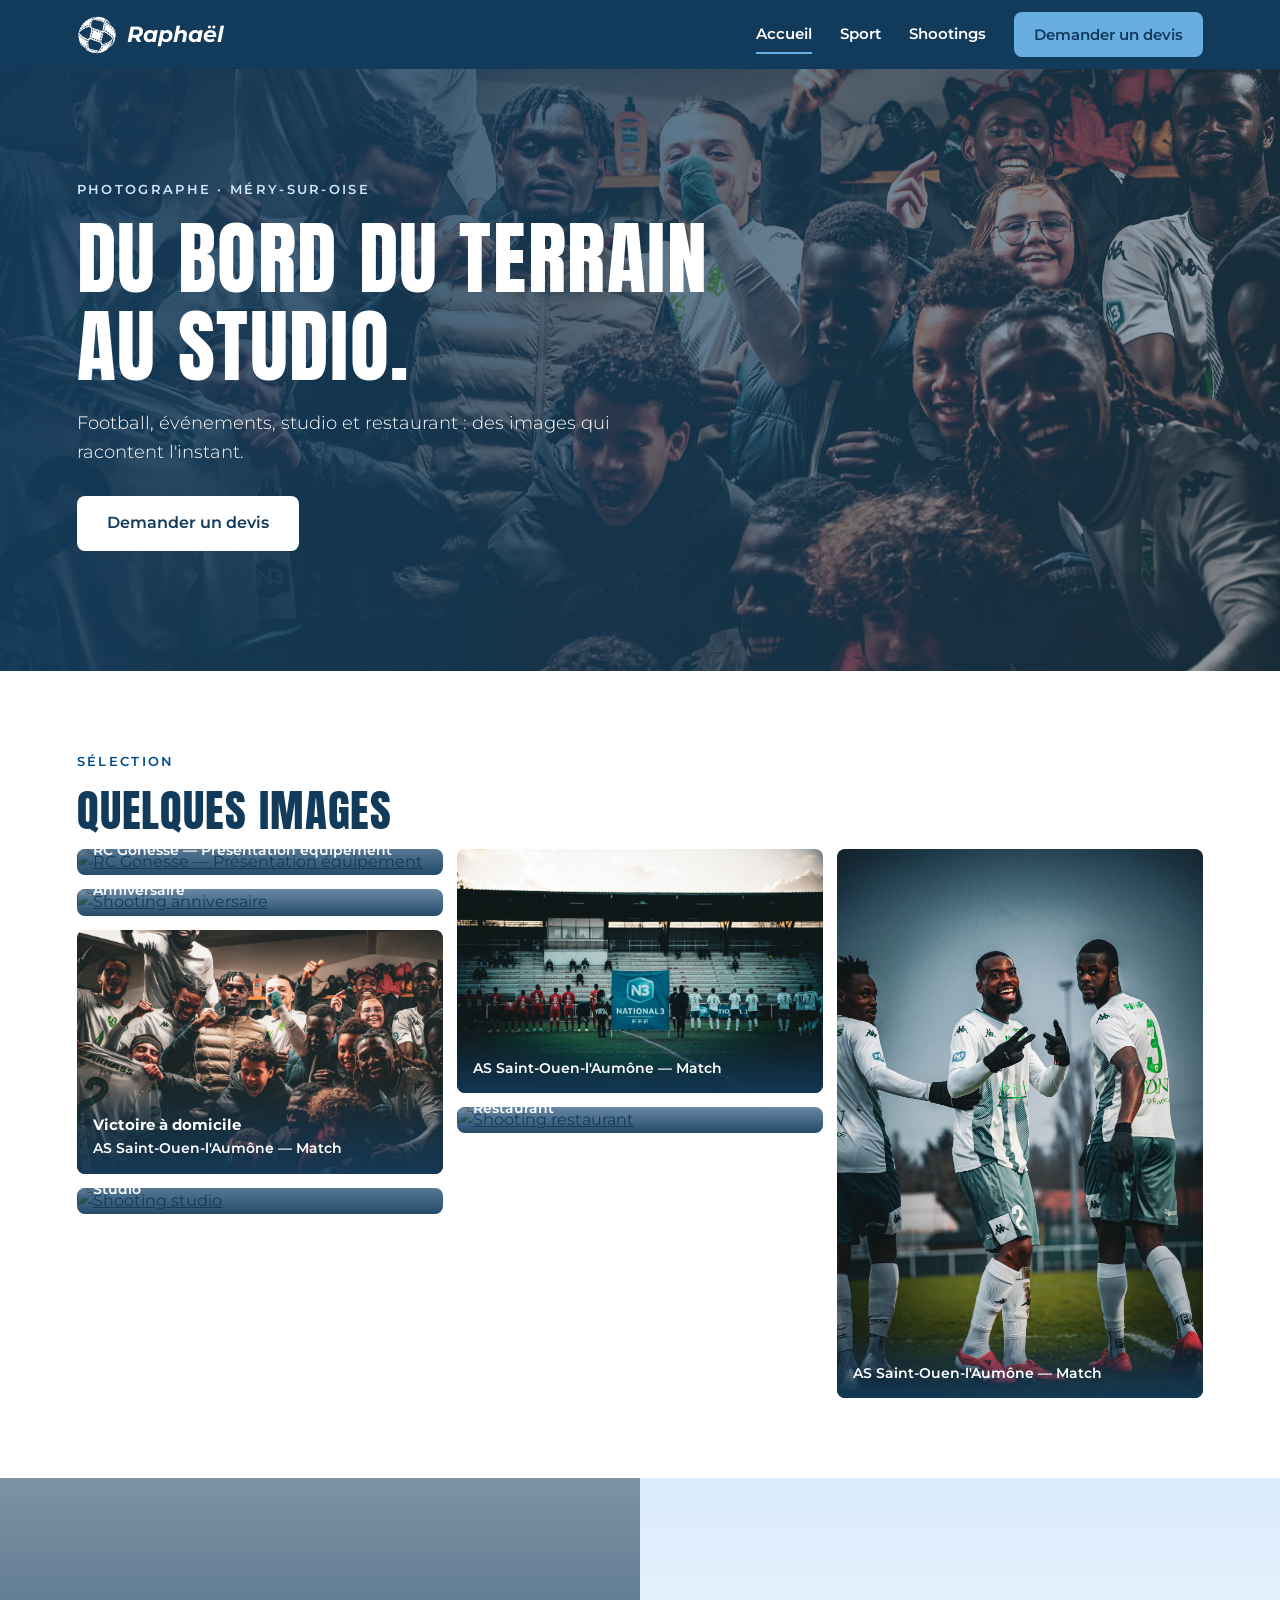
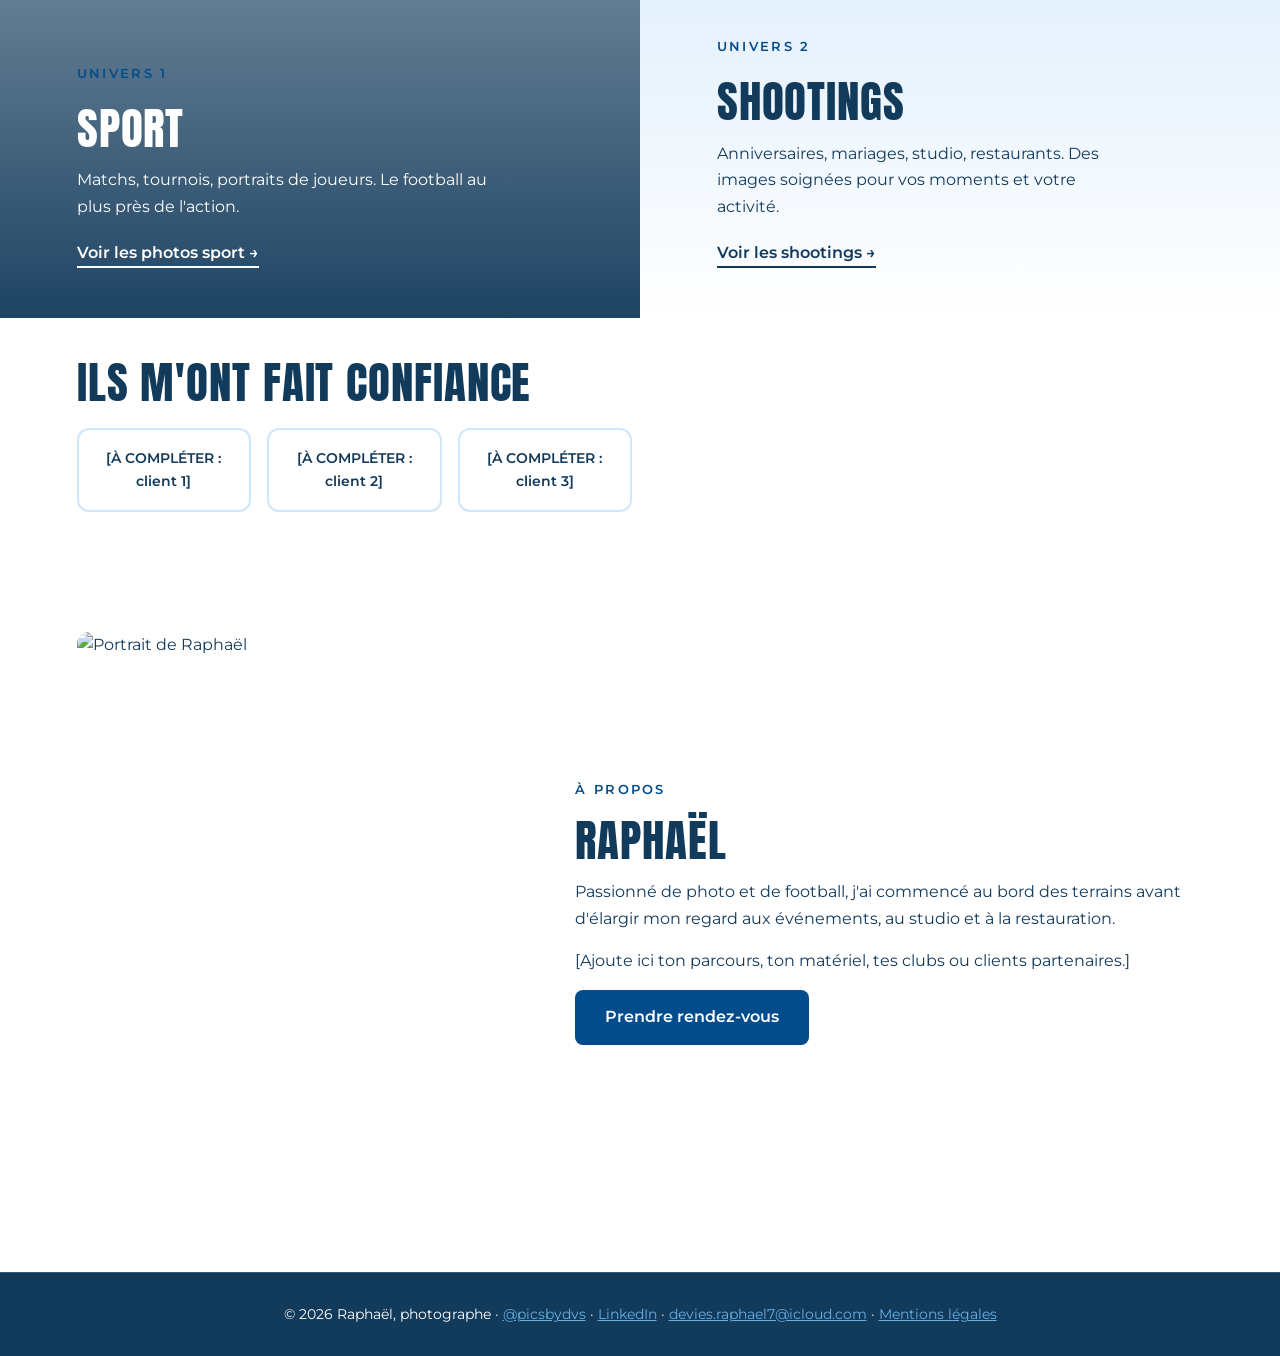
==== index.html @ a6d5c31c "Contenu modifiable sans code via Pages CMS (dossier contenu/ + .pages.yml)" ====
<!DOCTYPE html>
<html lang="fr">
<head>
  <meta charset="UTF-8">
  <meta name="viewport" content="width=device-width, initial-scale=1.0">
  <title>Raphaël — Photographe sport et shootings</title>
  <meta name="description" content="Raphaël, photographe : football, événements, studio et restaurant.">
  <link rel="preconnect" href="https://fonts.googleapis.com">
  <link rel="preconnect" href="https://fonts.gstatic.com" crossorigin>
  <link href="https://fonts.googleapis.com/css2?family=Anton&family=Montserrat:ital,wght@0,300;0,400;0,600;1,700&display=swap" rel="stylesheet">
  <link rel="stylesheet" href="style.css">
  <link rel="icon" href="images/favicon.ico" sizes="any">
  <link rel="icon" type="image/png" href="images/favicon-32.png">
  <link rel="apple-touch-icon" href="images/apple-touch-icon.png">
  <!-- Partage sur les réseaux. [À COMPLÉTER : remplacer DOMAINE-A-COMPLETER par votre domaine, ex. www.mon-site.fr] -->
  <meta property="og:type" content="website">
  <meta property="og:site_name" content="Raphaël, photographe">
  <meta property="og:locale" content="fr_FR">
  <meta property="og:title" content="Raphaël — Photographe sport et shootings">
  <meta property="og:description" content="Raphaël, photographe : football, événements, studio et restaurant.">
  <meta property="og:url" content="https://DOMAINE-A-COMPLETER/">
  <meta property="og:image" content="https://DOMAINE-A-COMPLETER/images/soa/DSC05408.jpg">
  <meta name="twitter:card" content="summary_large_image">
  <meta name="twitter:title" content="Raphaël — Photographe sport et shootings">
  <meta name="twitter:description" content="Raphaël, photographe : football, événements, studio et restaurant.">
  <meta name="twitter:image" content="https://DOMAINE-A-COMPLETER/images/soa/DSC05408.jpg">
</head>
<body data-page="accueil">
  <header id="site-header" class="site-header"></header>

  <main>
    <section class="hero hero-photo" data-fond="images/soa/DSC05408.jpg" style="--img:url('images/soa/DSC05408.jpg')">
      <p class="kicker">Photographe · Méry-sur-Oise</p>
      <h1>Du bord du terrain<br>au studio.</h1>
      <p class="lead">Football, événements, studio et restaurant : des images qui racontent l'instant.</p>
      <a class="btn btn-light" href="rendez-vous.html">Demander un devis</a>
    </section>

    <section class="section" aria-labelledby="selection-titre">
      <p class="kicker">Sélection</p>
      <h2 id="selection-titre">Quelques images</h2>
      <!-- Rempli automatiquement avec les photos cochées « Sélection » dans Pages CMS (contenu/) -->
      <div id="selection"></div>
    </section>

    <section class="split" aria-label="Mes deux univers">
      <a class="world world-sport" href="sport.html" style="--img:url('https://picsum.photos/seed/foot-home/1000/800')">
        <p class="kicker">Univers 1</p>
        <h2>Sport</h2>
        <p>Matchs, tournois, portraits de joueurs. Le football au plus près de l'action.</p>
        <span class="more">Voir les photos sport →</span>
      </a>
      <a class="world world-pro" href="shootings.html" style="--img:url('https://picsum.photos/seed/studio-home/1000/800')">
        <p class="kicker">Univers 2</p>
        <h2>Shootings</h2>
        <p>Anniversaires, mariages, studio, restaurants. Des images soignées pour vos moments et votre activité.</p>
        <span class="more">Voir les shootings →</span>
      </a>
    </section>

    <section class="section clients" aria-labelledby="clients-titre">
      <h2 id="clients-titre">Ils m'ont fait confiance</h2>
      <!-- Rempli automatiquement avec contenu/clients.json (Pages CMS) -->
      <div class="clients-liste" data-clients></div>
    </section>

    <section class="section about">
      <img src="https://picsum.photos/seed/portrait-raph/700/875" alt="Portrait de Raphaël" loading="lazy" decoding="async">
      <div>
        <p class="kicker">À propos</p>
        <h2>Raphaël</h2>
        <p>Passionné de photo et de football, j'ai commencé au bord des terrains avant d'élargir mon regard aux événements, au studio et à la restauration.</p>
        <p>[Ajoute ici ton parcours, ton matériel, tes clubs ou clients partenaires.]</p>
        <a class="btn" href="rendez-vous.html">Prendre rendez-vous</a>
      </div>
    </section>
  </main>

  <footer id="site-footer" class="site-footer"></footer>
  <script src="medias.js"></script>
  <script src="script.js"></script>
</body>
</html>
---- style.css ----
/* =====================================================
   STYLE.CSS — Raphaël, photographe
   Sommaire :
    1. Charte graphique et thèmes
    2. Base (typographie, liens, boutons)
    3. En-tête et menu
    4. Bandeaux d'ouverture (hero)
    5. Accueil (deux univers, à propos)
    6. Page Sport (navigation, cartes d'équipe)
    7. Page Équipe (fil d'Ariane)
    8. Filtres et galerie en mosaïque
    9. Visionneuse (lightbox)
   10. Cartes de prestations et prix
   11. Bande « Ils m'ont fait confiance »
   12. Bandeau d'appel au devis
   13. Page Rendez-vous
   14. Mentions légales
   15. Pied de page
   16. Mobile (≤ 800 px)
   ===================================================== */


/* ===== 1. Charte graphique et thèmes ===== */
:root {
  --bleu: #034C8C;
  --marine: #123A5B;
  --ciel: #69AEE1;
  --pale: #D0E6FB;
  --blanc: #FFFFFF;

  /* Thème clair par défaut (accueil, shootings, rendez-vous, mentions légales) */
  --bg: var(--blanc);
  --text: var(--marine);
  --soft: var(--pale);
  --accent: var(--bleu);
  --on-accent: var(--blanc);
}

/* Thème sombre : pages Sport et Équipe */
body.theme-sport {
  --bg: var(--marine);
  --text: var(--blanc);
  --soft: var(--bleu);
  --accent: var(--ciel);
  --on-accent: var(--marine);
}


/* ===== 2. Base ===== */
* { margin: 0; padding: 0; box-sizing: border-box; }
html { scroll-behavior: smooth; }
body {
  font-family: 'Montserrat', sans-serif; font-weight: 400; line-height: 1.65;
  background: var(--bg); color: var(--text);
}
img { display: block; max-width: 100%; }
a { color: inherit; }
h1, h2, h3 {
  font-family: 'Anton', sans-serif; font-weight: 400;
  text-transform: uppercase; letter-spacing: .02em; line-height: 1.1;
}
h1 { font-size: clamp(2.6rem, 7vw, 5rem); }
h2 { font-size: clamp(1.8rem, 4vw, 2.8rem); margin-bottom: 14px; }
h3 { font-size: 1.3rem; margin-bottom: 8px; }
:focus-visible { outline: 3px solid var(--ciel); outline-offset: 3px; }

.section { padding: 80px 6vw; max-width: 1300px; margin: 0 auto; }
.lead { font-size: 1.1rem; font-weight: 300; max-width: 620px; margin: 18px 0 30px; }
.kicker {
  font-size: .8rem; font-weight: 600; letter-spacing: .18em;
  text-transform: uppercase; margin-bottom: 14px; color: var(--accent);
}

.btn {
  display: inline-block; padding: 14px 30px; border-radius: 8px;
  background: var(--accent); color: var(--on-accent);
  font-weight: 600; text-decoration: none;
  transition: transform .2s, box-shadow .2s;
}
.btn:hover { transform: translateY(-2px); box-shadow: 0 8px 20px rgba(0, 0, 0, .2); }
.btn-light { background: var(--blanc); color: var(--marine); }

/* Ancres : le titre ne passe pas sous l'en-tête fixe */
#equipes-titre, .sport-bloc { scroll-margin-top: 90px; }


/* ===== 3. En-tête et menu ===== */
.site-header {
  position: sticky; top: 0; z-index: 20;
  display: flex; align-items: center; justify-content: space-between;
  padding: 12px 6vw; background: var(--marine); color: var(--blanc);
}
.brand {
  display: flex; align-items: center; gap: 10px; text-decoration: none;
  font-weight: 700; font-style: italic; font-size: 1.4rem;
}
.brand img { width: 40px; height: 40px; }
.site-header nav { display: flex; align-items: center; gap: 28px; }
.site-header nav a { text-decoration: none; font-size: .95rem; font-weight: 600; }
.site-header nav a:not(.btn) { padding: 6px 0; border-bottom: 2px solid transparent; }
.site-header nav a:not(.btn):hover,
.site-header nav a[aria-current="page"] { border-color: var(--ciel); }
.site-header .btn { padding: 10px 20px; background: var(--ciel); color: var(--marine); }
.burger { display: none; background: none; border: 0; cursor: pointer; padding: 8px; }
.burger span { display: block; width: 26px; height: 3px; margin: 5px 0; background: var(--blanc); border-radius: 2px; }


/* ===== 4. Bandeaux d'ouverture (hero) ===== */
.hero {
  padding: 110px 6vw 120px; color: var(--blanc);
  background: linear-gradient(135deg, var(--marine) 0%, var(--bleu) 45%, var(--ciel) 100%);
}
.hero .kicker { color: var(--pale); }

/* Accueil : photo plein cadre + voile sombre pour la lisibilité */
.hero-photo {
  background: linear-gradient(100deg, rgba(18, 58, 91, .92) 0%, rgba(18, 58, 91, .65) 55%, rgba(18, 58, 91, .35) 100%),
              var(--img) center / cover;
}

/* Sport et Équipe : photo sombre + coupe en diagonale (dégradé si pas de photo) */
.theme-sport .hero {
  background: linear-gradient(rgba(18, 58, 91, .55), rgba(18, 58, 91, .95)),
              var(--img, linear-gradient(135deg, var(--marine), var(--bleu))) center / cover;
  clip-path: polygon(0 0, 100% 0, 100% 88%, 0 100%);
  padding-bottom: 160px;
}

/* Shootings : clair et aéré */
.hero-light { background: var(--pale); color: var(--marine); }
.hero-light .kicker { color: var(--bleu); }


/* ===== 5. Accueil ===== */
/* Les deux univers */
.split { display: grid; grid-template-columns: 1fr 1fr; }
.world {
  display: flex; flex-direction: column; justify-content: flex-end; align-items: flex-start;
  min-height: 440px; padding: 50px 6vw; text-decoration: none;
  background-size: cover; background-position: center; transition: filter .3s;
}
.world:hover { filter: brightness(1.08); }
.world p { max-width: 420px; margin-bottom: 20px; }
.world .more { font-weight: 600; border-bottom: 2px solid currentColor; }
.world-sport {
  color: var(--blanc);
  background-image: linear-gradient(rgba(18, 58, 91, .55), rgba(18, 58, 91, .95)), var(--img);
}
.world-pro {
  color: var(--marine);
  background-image: linear-gradient(rgba(208, 230, 251, .8), rgba(255, 255, 255, .95)), var(--img);
}

/* À propos */
.about { display: grid; grid-template-columns: 1fr 1.4fr; gap: 50px; align-items: center; }
.about img { width: 100%; aspect-ratio: 4 / 5; object-fit: cover; border-radius: 12px; }
.about p { margin-bottom: 16px; }


/* ===== 6. Page Sport ===== */
/* Navigation par sport */
.sport-nav { display: flex; flex-wrap: wrap; gap: 10px; margin-bottom: 40px; }
.sport-nav a {
  padding: 9px 22px; border-radius: 30px; border: 2px solid var(--soft);
  text-decoration: none; font-weight: 600; font-size: .9rem; transition: border-color .2s;
}
.sport-nav a:hover { border-color: var(--accent); }
.sport-bloc + .sport-bloc { margin-top: 60px; }

/* Cartes d'équipe (dégradé si l'équipe n'a encore aucune photo) */
.teams { display: grid; grid-template-columns: repeat(auto-fill, minmax(260px, 1fr)); gap: 18px; margin-top: 20px; }
.team {
  display: flex; flex-direction: column; justify-content: flex-end;
  min-height: 300px; padding: 24px; border-radius: 12px;
  color: var(--blanc); text-decoration: none;
  background: linear-gradient(transparent 30%, rgba(18, 58, 91, .95)),
              var(--img, linear-gradient(135deg, var(--bleu), var(--ciel))) center / cover;
  transition: transform .25s, box-shadow .25s;
}
.team:hover { transform: translateY(-4px); box-shadow: 0 14px 30px rgba(0, 0, 0, .35); }
.team h3 { font-size: 1.6rem; margin: 4px 0 6px; }
.team-sport { font-size: .75rem; font-weight: 600; letter-spacing: .15em; text-transform: uppercase; color: var(--ciel); }
.team-count { font-size: .85rem; opacity: .85; }


/* ===== 7. Page Équipe ===== */
.fil { font-size: .85rem; margin-bottom: 22px; }
.fil a { color: var(--pale); }
.fil span { opacity: .8; }


/* ===== 8. Filtres et galerie en mosaïque ===== */
.filters { display: flex; flex-wrap: wrap; gap: 10px; margin: 24px 0 30px; }
.filters button {
  padding: 9px 22px; border-radius: 30px; cursor: pointer;
  background: transparent; color: var(--text); border: 2px solid var(--soft);
  font: inherit; font-size: .9rem; font-weight: 600; transition: all .2s;
}
.filters button:hover { border-color: var(--accent); }
.filters button.active { background: var(--accent); color: var(--on-accent); border-color: var(--accent); }
/* Nombre de médias dans chaque bouton */
.filters button small { margin-left: 4px; font-weight: 400; opacity: .65; }
.filters button.active small { opacity: .9; }

/* Mosaïque : 3 colonnes max, chaque photo garde ses proportions */
.gallery { columns: 3 280px; column-gap: 14px; }
.item {
  position: relative; display: block; margin-bottom: 14px; break-inside: avoid;
  overflow: hidden; border-radius: 8px; cursor: zoom-in; background: var(--soft);
}
.theme-pro .item { border-radius: 12px; }
.item.hidden { display: none; }
.item img { width: 100%; height: auto; transition: transform .5s; }
.item:hover img { transform: scale(1.06); }
.item video { display: block; width: 100%; aspect-ratio: 16 / 9; object-fit: cover; }

/* Légende sur la vignette */
.item span {
  position: absolute; left: 0; right: 0; bottom: 0; padding: 30px 16px 14px;
  background: linear-gradient(transparent, rgba(18, 58, 91, .9));
  color: var(--blanc); font-size: .85rem; font-weight: 600;
}
.item span strong { display: block; font-size: .95rem; }

/* Pastille « lecture » sur les vidéos */
.item.is-video::after {
  content: "▶"; position: absolute; top: 50%; left: 50%; transform: translate(-50%, -50%);
  width: 58px; height: 58px; border-radius: 50%; display: grid; place-items: center;
  background: rgba(255, 255, 255, .9); color: var(--marine); font-size: 1.2rem;
  pointer-events: none;
}

/* Message quand un filtre est vide */
.vide { padding: 40px; text-align: center; border: 2px dashed var(--soft); border-radius: 12px; }


/* ===== 9. Visionneuse (lightbox) ===== */
.lightbox {
  position: fixed; inset: 0; z-index: 100; display: none;
  align-items: center; justify-content: center; padding: 60px 80px;
  background: rgba(10, 25, 40, .96);
}
.lightbox.open { display: flex; }
.lb-figure { display: flex; flex-direction: column; align-items: center; max-width: 100%; }
.lb-media img, .lb-media video {
  display: block; max-width: calc(100vw - 160px); max-height: calc(100vh - 150px);
  object-fit: contain; border-radius: 6px;
}
.lb-legende {
  display: flex; justify-content: space-between; align-items: baseline; gap: 20px;
  width: 100%; min-height: 1.6em; margin-top: 12px; color: var(--blanc); font-size: .9rem;
}
.lb-legende strong { margin-right: 8px; }
.lb-compteur { opacity: .7; white-space: nowrap; font-variant-numeric: tabular-nums; }
.lb-btn {
  position: absolute; background: none; border: 0; border-radius: 8px;
  color: var(--blanc); line-height: 1; cursor: pointer; transition: background .2s;
}
.lb-btn:hover { background: rgba(255, 255, 255, .12); }
.lb-btn[hidden] { display: none; }
.lb-close { top: 12px; right: 16px; padding: 4px 12px; font-size: 2.6rem; }
.lb-prev, .lb-next { top: 50%; transform: translateY(-50%); padding: 10px 18px; font-size: 3.2rem; }
.lb-prev { left: 10px; }
.lb-next { right: 10px; }


/* ===== 10. Cartes de prestations et prix ===== */
.cards { display: grid; grid-template-columns: repeat(auto-fit, minmax(240px, 1fr)); gap: 20px; margin-top: 30px; }
.card { display: flex; flex-direction: column; padding: 30px; border-radius: 12px; background: var(--soft); }
.card p { font-size: .95rem; }
.card .prix { margin-top: auto; padding-top: 16px; font-weight: 600; font-size: 1rem; color: var(--accent); }
.theme-sport .card .prix { color: var(--pale); }


/* ===== 11. Bande « Ils m'ont fait confiance » ===== */
.clients { padding-top: 40px; padding-bottom: 40px; }
.clients-liste { display: grid; grid-template-columns: repeat(auto-fill, minmax(150px, 1fr)); gap: 16px; margin-top: 20px; }
.client {
  display: flex; align-items: center; justify-content: center;
  height: 84px; padding: 14px 22px; border-radius: 12px;
  background: var(--blanc); color: var(--marine); border: 2px solid var(--pale);
  font-size: .85rem; font-weight: 600; text-align: center; text-decoration: none;
  transition: transform .2s, border-color .2s;
}
a.client:hover { transform: translateY(-2px); border-color: var(--ciel); }
.client img { max-height: 56px; max-width: 140px; object-fit: contain; filter: grayscale(1); transition: filter .2s; }
.client:hover img { filter: none; }


/* ===== 12. Bandeau d'appel au devis ===== */
.cta-band { padding: 70px 6vw; text-align: center; background: var(--soft); }
.cta-band p { margin: 0 auto 26px; max-width: 520px; }


/* ===== 13. Page Rendez-vous ===== */
.steps {
  list-style: none; counter-reset: step; display: grid;
  grid-template-columns: repeat(auto-fit, minmax(220px, 1fr)); gap: 20px; margin: 36px 0 50px;
}
.steps li { counter-increment: step; padding: 26px; border-radius: 12px; background: var(--soft); }
.steps li::before {
  content: counter(step); display: block; margin-bottom: 6px;
  font-family: 'Anton', sans-serif; font-size: 2.2rem; color: var(--accent);
}
/* Agenda Cal.com */
.booking { min-height: 520px; width: 100%; overflow: auto; border-radius: 12px; }
.booking-secours { padding: 40px 20px; text-align: center; border-radius: 12px; background: var(--soft); }
.notice { padding: 40px; border: 2px dashed var(--ciel); border-radius: 12px; text-align: center; }
.alt-contact { margin-top: 30px; }


/* ===== 14. Mentions légales ===== */
.legal { max-width: 860px; }
.legal h2 { font-size: clamp(1.4rem, 3vw, 1.9rem); margin-top: 46px; }
.legal h3 { font-size: 1.1rem; margin-top: 26px; }
.legal p, .legal ul { margin-bottom: 12px; }
.legal ul { padding-left: 20px; }
.legal li { margin-bottom: 4px; }
.legal a { color: var(--bleu); overflow-wrap: anywhere; }
.legal-maj { margin-top: 40px; font-size: .85rem; opacity: .7; }


/* ===== 15. Pied de page ===== */
.site-footer {
  padding: 30px 6vw; text-align: center; font-size: .85rem;
  background: var(--marine); color: var(--blanc);
  border-top: 1px solid rgba(255, 255, 255, .15);
}
.site-footer a { color: var(--ciel); }


/* ===== 16. Mobile (≤ 800 px) ===== */
@media (max-width: 800px) {
  /* Menu burger */
  .burger { display: block; }
  .site-header nav {
    display: none; position: absolute; top: 100%; left: 0; right: 0;
    flex-direction: column; align-items: flex-start; gap: 18px;
    padding: 24px 6vw; background: var(--marine);
  }
  .site-header nav.open { display: flex; }

  /* Mise en page */
  .split, .about { grid-template-columns: 1fr; }
  .hero { padding: 80px 6vw 90px; }
  .section { padding: 60px 6vw; }

  /* Visionneuse : flèches en bas, image pleine largeur */
  .lightbox { padding: 60px 10px 80px; }
  .lb-media img, .lb-media video { max-width: calc(100vw - 20px); max-height: calc(100vh - 170px); }
  .lb-legende { padding: 0 4px; }
  .lb-prev, .lb-next {
    top: auto; bottom: 14px; transform: none;
    padding: 6px 20px; font-size: 2.4rem; background: rgba(255, 255, 255, .12);
  }
  .lb-prev { left: 14px; }
  .lb-next { right: 14px; }
}
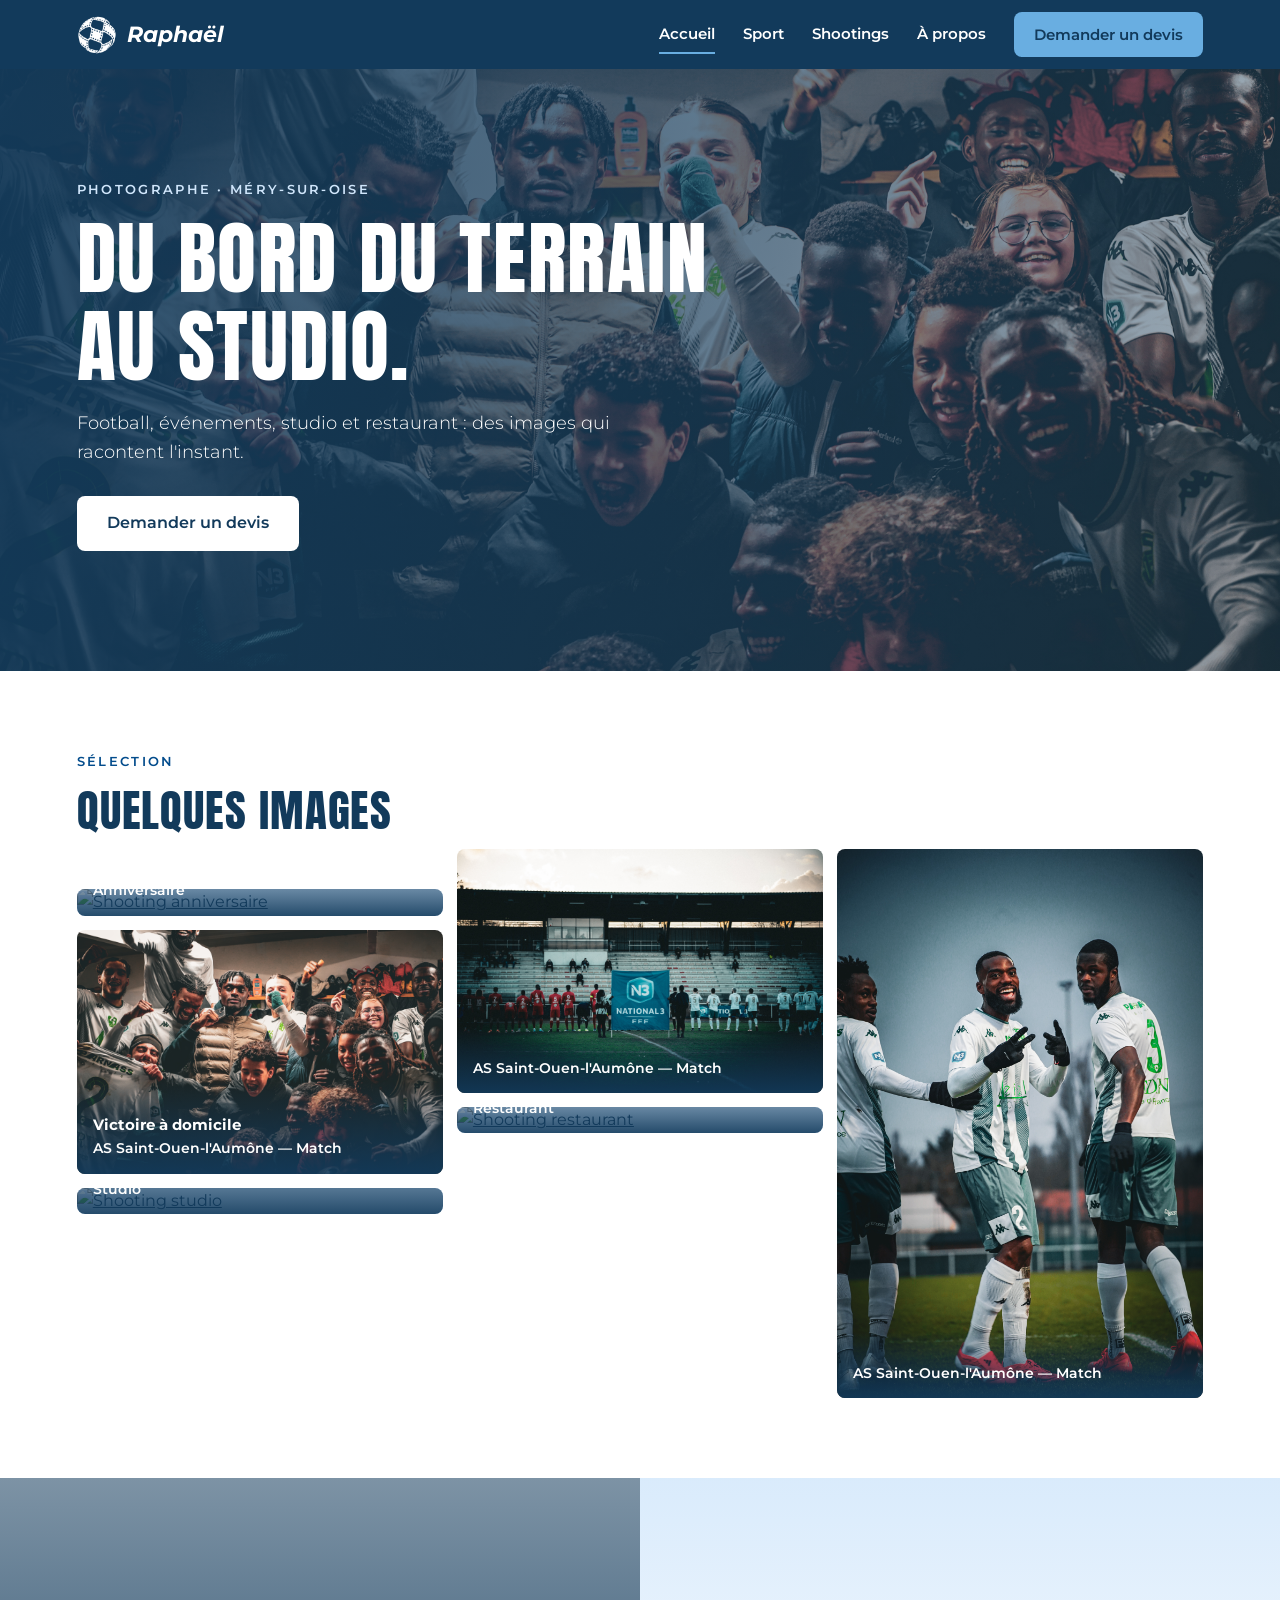
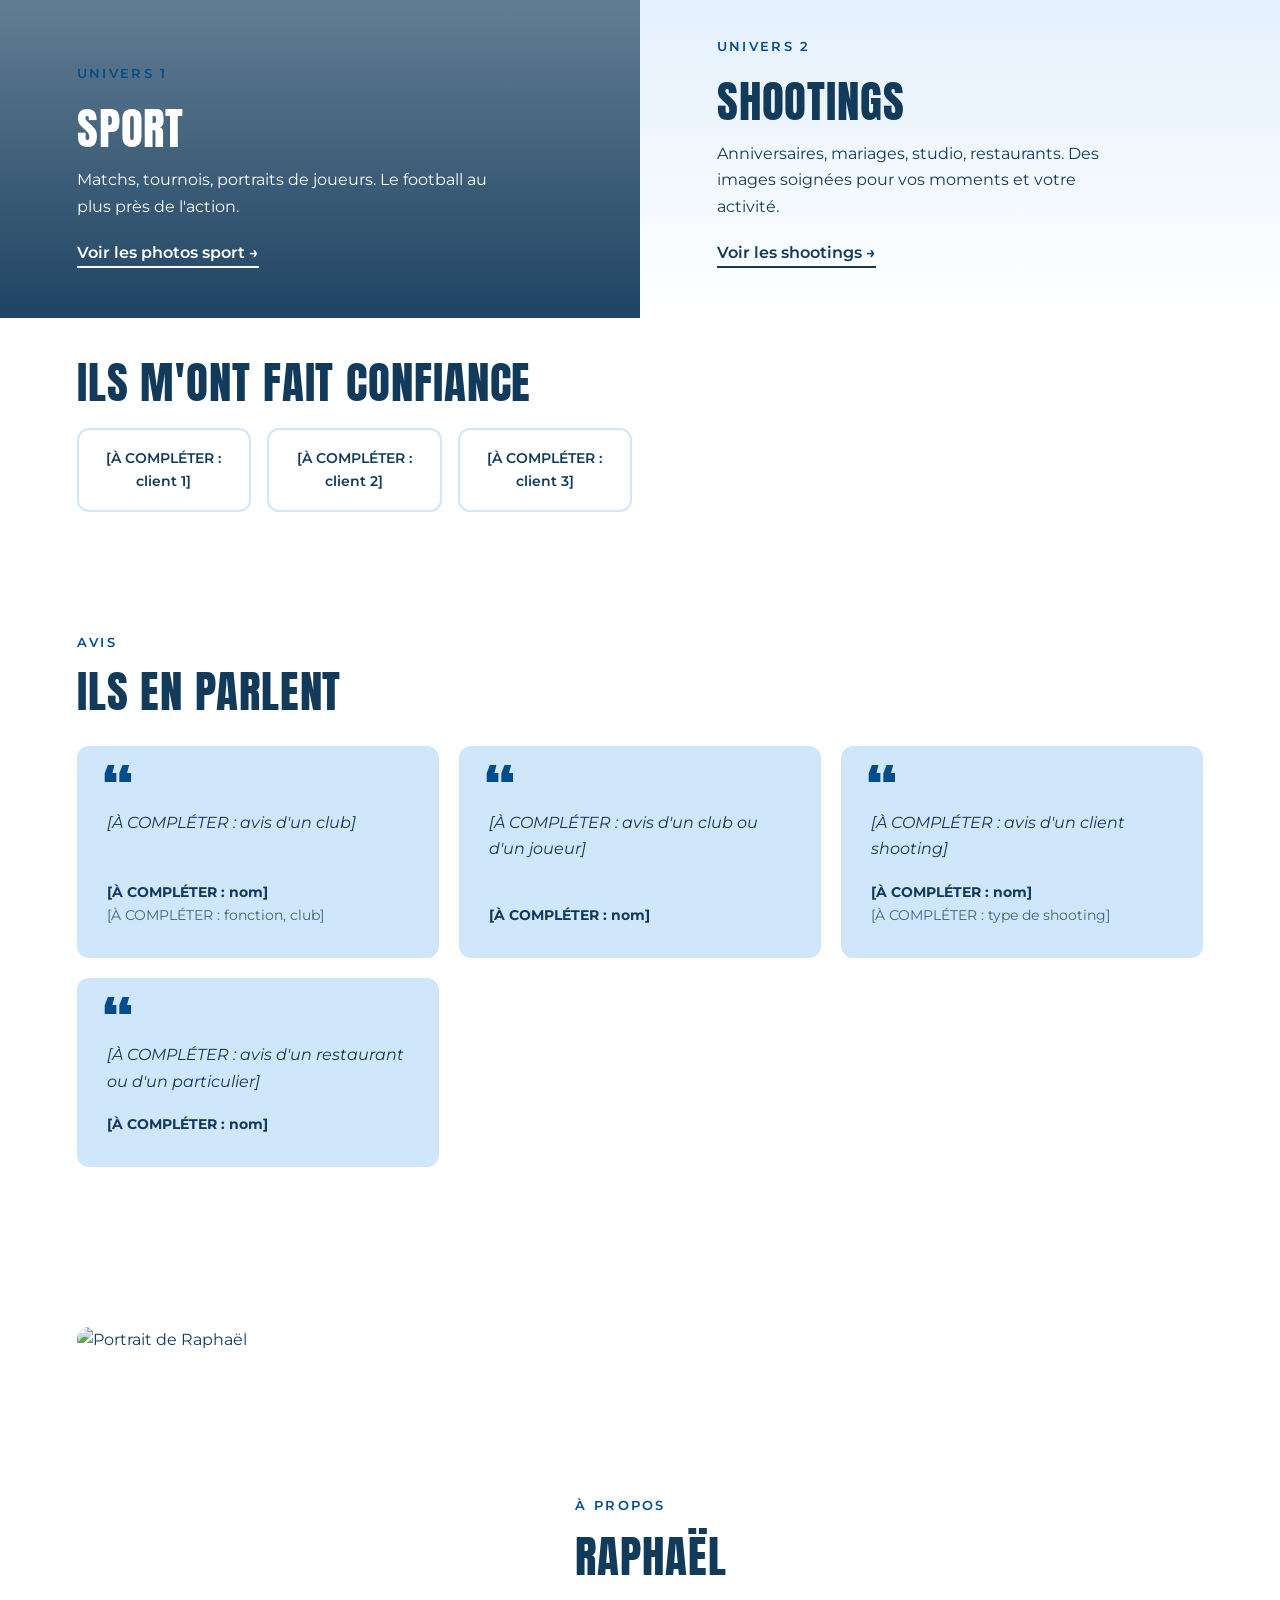
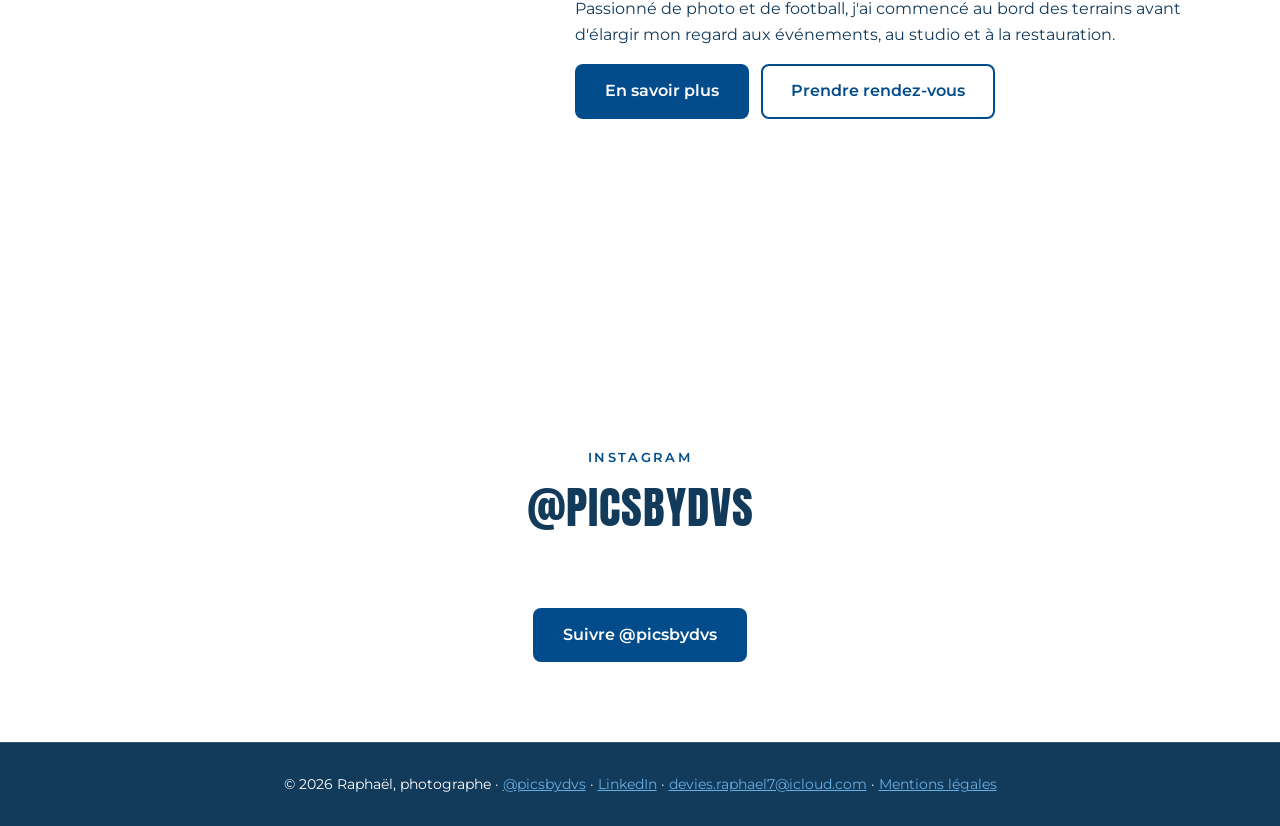
==== commit acb57701: "Avis clients, page À propos, FAQ, fil Instagram, survol des cartes et apparition au défilement" ====
--- a/index.html
+++ b/index.html
@@ -39,7 +39,7 @@
     <section class="section" aria-labelledby="selection-titre">
       <p class="kicker">Sélection</p>
       <h2 id="selection-titre">Quelques images</h2>
-      <!-- Rempli automatiquement avec les photos cochées « Sélection » dans Pages CMS (contenu/) -->
+      <!-- Rempli automatiquement avec les photos "selection: true" de medias.js -->
       <div id="selection"></div>
     </section>
 
@@ -60,19 +60,37 @@
 
     <section class="section clients" aria-labelledby="clients-titre">
       <h2 id="clients-titre">Ils m'ont fait confiance</h2>
-      <!-- Rempli automatiquement avec contenu/clients.json (Pages CMS) -->
+      <!-- Rempli automatiquement avec la liste CLIENTS de medias.js -->
       <div class="clients-liste" data-clients></div>
     </section>
 
+    <section class="section avis-section" aria-labelledby="avis-titre">
+      <p class="kicker">Avis</p>
+      <h2 id="avis-titre">Ils en parlent</h2>
+      <!-- Rempli automatiquement avec la liste AVIS de medias.js (sport + shootings) -->
+      <div class="avis-liste" data-avis="tous"></div>
+    </section>
+
     <section class="section about">
+      <!-- [À COMPLÉTER : remplacer par ton portrait, ex. images/raphael.jpg] -->
       <img src="https://picsum.photos/seed/portrait-raph/700/875" alt="Portrait de Raphaël" loading="lazy" decoding="async">
       <div>
         <p class="kicker">À propos</p>
         <h2>Raphaël</h2>
         <p>Passionné de photo et de football, j'ai commencé au bord des terrains avant d'élargir mon regard aux événements, au studio et à la restauration.</p>
-        <p>[Ajoute ici ton parcours, ton matériel, tes clubs ou clients partenaires.]</p>
-        <a class="btn" href="rendez-vous.html">Prendre rendez-vous</a>
+        <div class="boutons">
+          <a class="btn" href="a-propos.html">En savoir plus</a>
+          <a class="btn btn-contour" href="rendez-vous.html">Prendre rendez-vous</a>
+        </div>
       </div>
+    </section>
+
+    <section class="section insta-section" aria-labelledby="insta-titre">
+      <p class="kicker">Instagram</p>
+      <h2 id="insta-titre">@picsbydvs</h2>
+      <!-- Rempli automatiquement avec la liste INSTAGRAM_POSTS de medias.js -->
+      <div class="insta-grille" data-instagram></div>
+      <a class="btn" data-instagram-lien href="https://instagram.com/picsbydvs" target="_blank" rel="noopener">Suivre @picsbydvs</a>
     </section>
   </main>
 
--- a/style.css
+++ b/style.css
@@ -16,7 +16,11 @@
    13. Page Rendez-vous
    14. Mentions légales
    15. Pied de page
-   16. Mobile (≤ 800 px)
+   16. Avis clients
+   17. Questions fréquentes (accordéon)
+   18. Fil Instagram
+   19. Apparition au défilement
+   20. Mobile (≤ 800 px)
    ===================================================== */
 
 
@@ -79,6 +83,9 @@
 }
 .btn:hover { transform: translateY(-2px); box-shadow: 0 8px 20px rgba(0, 0, 0, .2); }
 .btn-light { background: var(--blanc); color: var(--marine); }
+/* Bouton secondaire : contour seulement */
+.btn-contour { background: transparent; color: var(--accent); box-shadow: inset 0 0 0 2px var(--accent); }
+.boutons { display: flex; flex-wrap: wrap; gap: 12px; margin-top: 8px; }
 
 /* Ancres : le titre ne passe pas sous l'en-tête fixe */
 #equipes-titre, .sport-bloc { scroll-margin-top: 90px; }
@@ -169,18 +176,33 @@
 
 /* Cartes d'équipe (dégradé si l'équipe n'a encore aucune photo) */
 .teams { display: grid; grid-template-columns: repeat(auto-fill, minmax(260px, 1fr)); gap: 18px; margin-top: 20px; }
+/* La photo (::before) et le voile (::after) sont des calques séparés,
+   pour pouvoir zoomer la photo seule au survol */
 .team {
+  position: relative; overflow: hidden; isolation: isolate;
   display: flex; flex-direction: column; justify-content: flex-end;
   min-height: 300px; padding: 24px; border-radius: 12px;
   color: var(--blanc); text-decoration: none;
-  background: linear-gradient(transparent 30%, rgba(18, 58, 91, .95)),
-              var(--img, linear-gradient(135deg, var(--bleu), var(--ciel))) center / cover;
   transition: transform .25s, box-shadow .25s;
 }
-.team:hover { transform: translateY(-4px); box-shadow: 0 14px 30px rgba(0, 0, 0, .35); }
+.team::before, .team::after { content: ""; position: absolute; inset: 0; }
+.team::before {
+  z-index: -2;
+  background: var(--img, linear-gradient(135deg, var(--bleu), var(--ciel))) center / cover;
+  transition: transform .6s ease;
+}
+.team::after { z-index: -1; background: linear-gradient(transparent 30%, rgba(18, 58, 91, .95)); }
+.team:hover, .team:focus-visible { transform: translateY(-4px); box-shadow: 0 14px 30px rgba(0, 0, 0, .35); }
+.team:hover::before, .team:focus-visible::before { transform: scale(1.08); }
 .team h3 { font-size: 1.6rem; margin: 4px 0 6px; }
 .team-sport { font-size: .75rem; font-weight: 600; letter-spacing: .15em; text-transform: uppercase; color: var(--ciel); }
-.team-count { font-size: .85rem; opacity: .85; }
+.team-count { font-size: .85rem; opacity: .85; transition: opacity .3s, transform .3s; }
+/* Ordinateur (souris) : le nombre de photos apparaît au survol.
+   Sur téléphone il reste toujours visible, faute de survol possible. */
+@media (hover: hover) and (pointer: fine) {
+  .team-count { opacity: 0; transform: translateY(8px); }
+  .team:hover .team-count, .team:focus-visible .team-count { opacity: .9; transform: none; }
+}
 
 
 /* ===== 7. Page Équipe ===== */
@@ -329,7 +351,73 @@
 .site-footer a { color: var(--ciel); }
 
 
-/* ===== 16. Mobile (≤ 800 px) ===== */
+/* ===== 16. Avis clients ===== */
+.avis-liste { display: grid; grid-template-columns: repeat(auto-fit, minmax(280px, 1fr)); gap: 20px; margin-top: 30px; }
+.avis {
+  display: flex; flex-direction: column; gap: 18px;
+  padding: 30px; border-radius: 12px; background: var(--soft);
+}
+.avis blockquote { position: relative; padding-top: 34px; font-style: italic; font-size: 1rem; }
+/* Grand guillemet décoratif */
+.avis blockquote::before {
+  content: "“"; position: absolute; top: -14px; left: -4px;
+  font-family: 'Anton', sans-serif; font-style: normal; font-size: 4rem; line-height: 1; color: var(--accent);
+}
+.theme-sport .avis blockquote::before { color: var(--pale); }
+.avis figcaption { margin-top: auto; font-size: .9rem; }
+.avis figcaption strong { display: block; }
+.avis figcaption span { opacity: .75; }
+
+
+/* ===== 17. Questions fréquentes (accordéon) ===== */
+.faq { max-width: 860px; margin-top: 30px; }
+.faq details { border-bottom: 2px solid var(--soft); }
+.faq summary {
+  display: flex; justify-content: space-between; align-items: center; gap: 20px;
+  padding: 20px 4px; cursor: pointer; list-style: none;
+  font-weight: 600; font-size: 1.05rem;
+}
+.faq summary::-webkit-details-marker { display: none; }
+/* Signe + qui pivote en × à l'ouverture */
+.faq summary::after {
+  content: "+"; flex-shrink: 0; font-size: 1.6rem; line-height: 1; color: var(--accent);
+  transition: transform .25s;
+}
+.faq details[open] summary::after { transform: rotate(45deg); }
+.faq summary:hover { color: var(--accent); }
+.faq details p { padding: 0 4px 22px; max-width: 720px; }
+
+
+/* ===== 18. Fil Instagram ===== */
+.insta-section { text-align: center; }
+.insta-grille {
+  display: grid; grid-template-columns: repeat(auto-fill, minmax(160px, 1fr)); gap: 10px;
+  margin: 30px 0;
+}
+.insta-grille a { display: block; overflow: hidden; border-radius: 8px; aspect-ratio: 1; background: var(--soft); }
+.insta-grille img { width: 100%; height: 100%; object-fit: cover; transition: transform .5s, filter .3s; }
+.insta-grille a:hover img { transform: scale(1.06); filter: brightness(1.08); }
+.insta-grille[hidden] + .btn { margin-top: 16px; }
+
+
+/* ===== 19. Apparition au défilement ===== */
+/* La classe "anime" n'est ajoutée par script.js que si les animations sont autorisées */
+.anime .apparition {
+  opacity: 0; transform: translateY(24px);
+  transition: opacity .7s ease, transform .7s ease;
+  transition-delay: var(--delai, 0ms);
+}
+.anime .apparition.visible { opacity: 1; transform: none; }
+
+/* Animations réduites à la demande de l'appareil */
+@media (prefers-reduced-motion: reduce) {
+  html { scroll-behavior: auto; }
+  .team, .team::before, .team-count, .item img, .insta-grille img, .btn, .faq summary::after { transition: none; }
+  .team:hover::before, .item:hover img, .insta-grille a:hover img { transform: none; }
+}
+
+
+/* ===== 20. Mobile (≤ 800 px) ===== */
 @media (max-width: 800px) {
   /* Menu burger */
   .burger { display: block; }
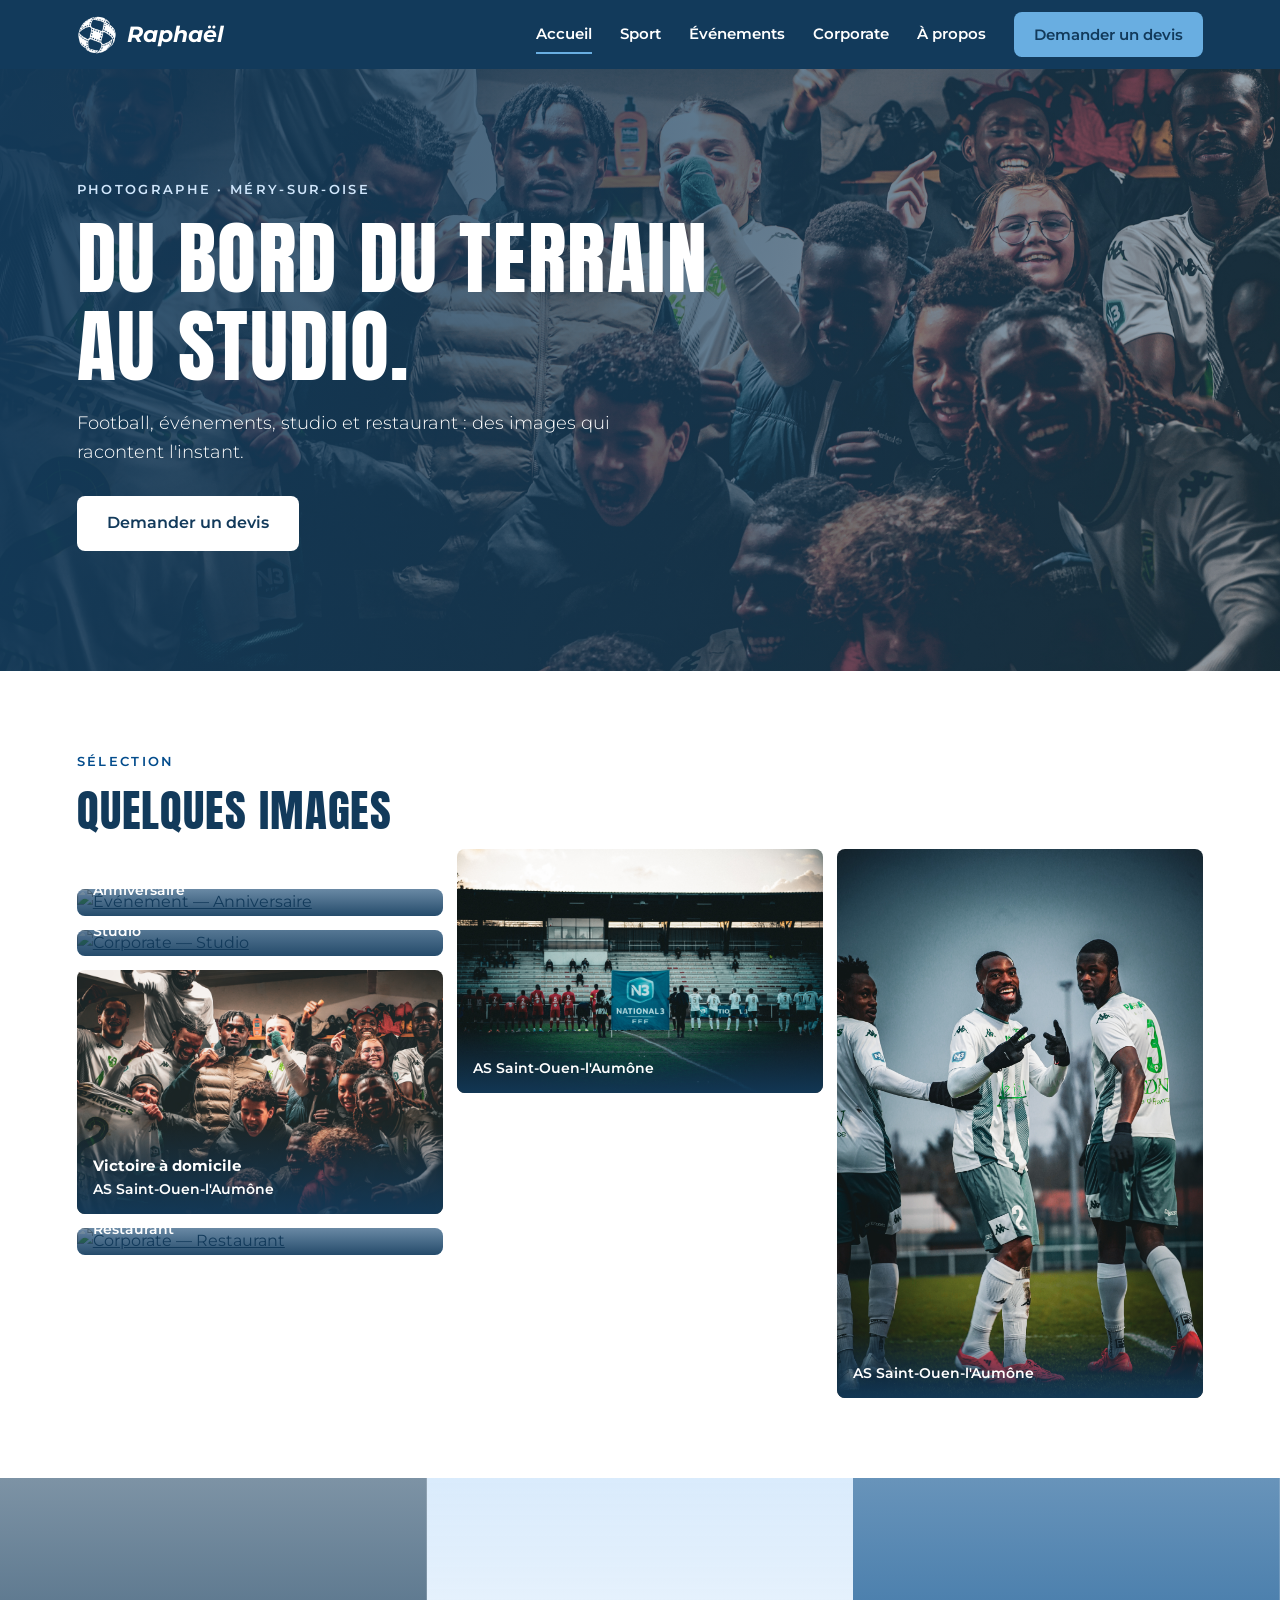
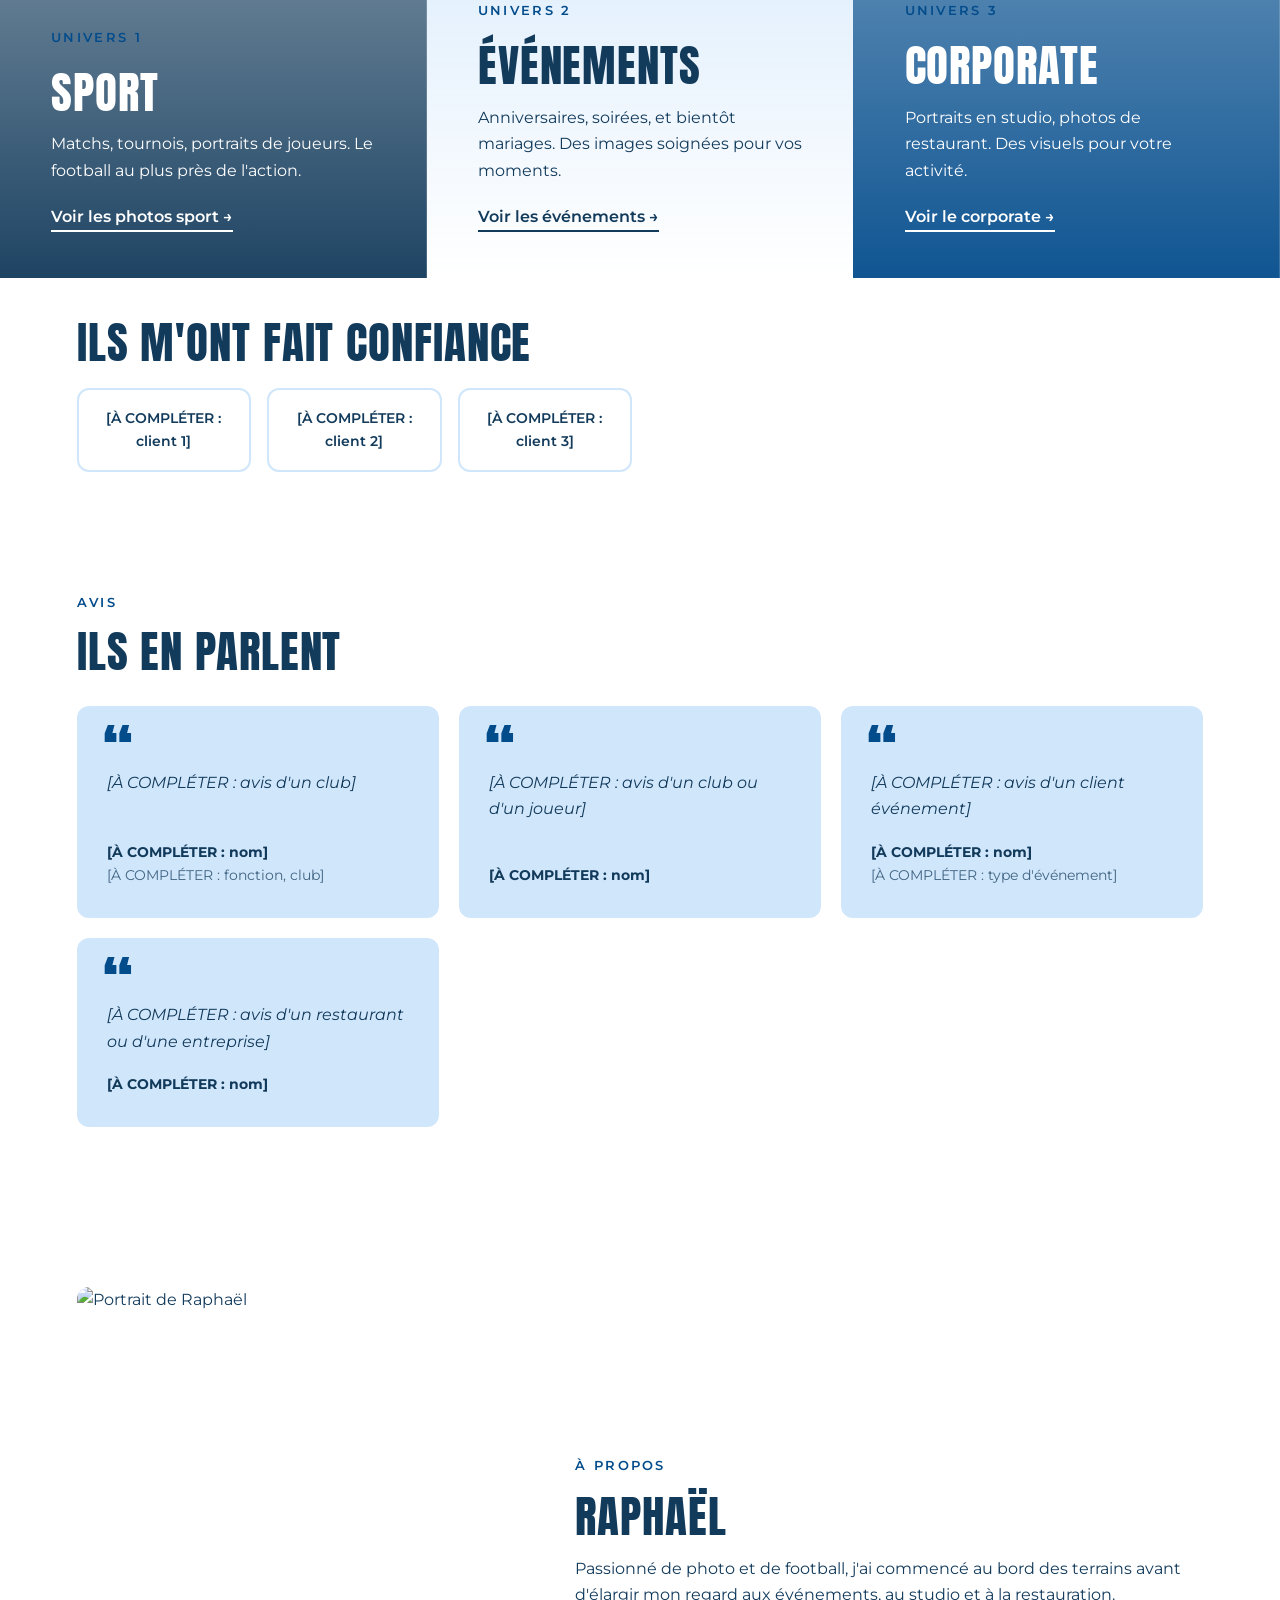
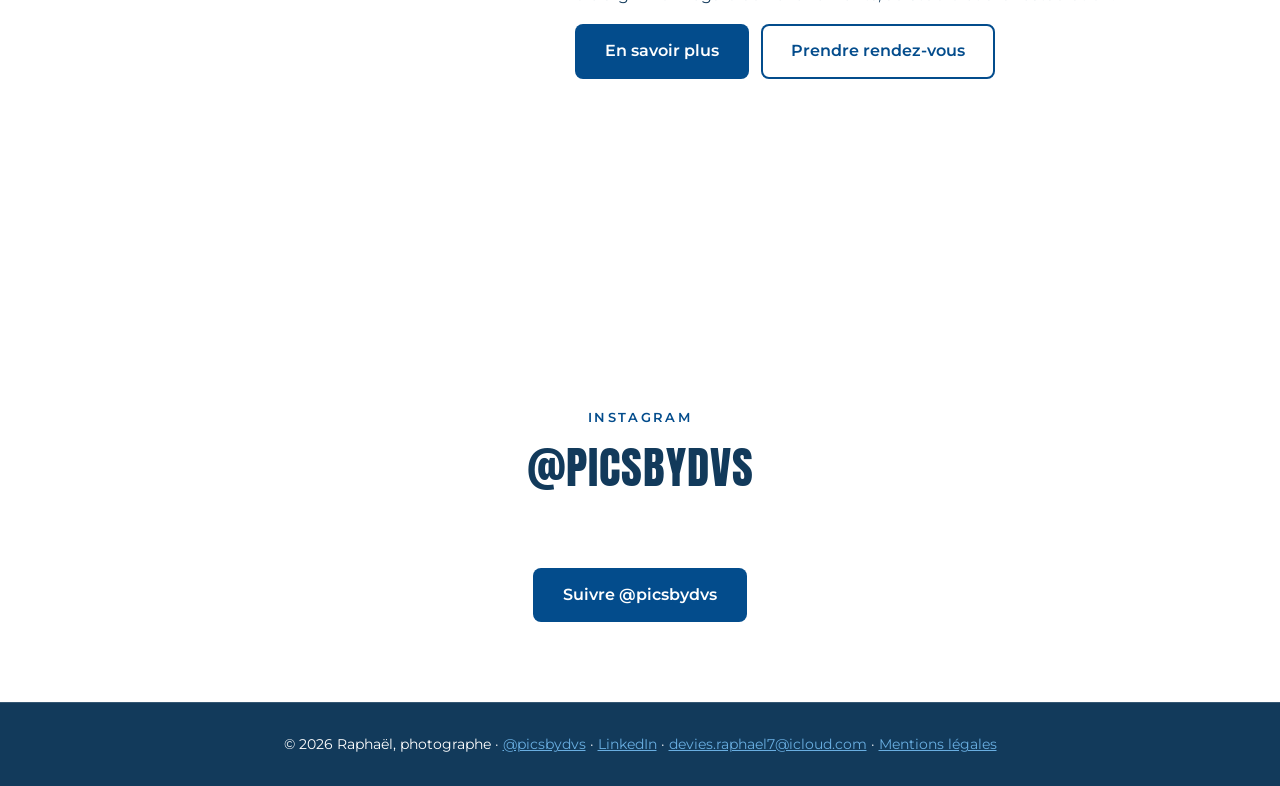
==== commit 49a5aecf: "Shootings remplacé par deux pages : Événements et Corporate - evenements.html (anniversaires, soirée" ====
--- a/index.html
+++ b/index.html
@@ -3,7 +3,7 @@
 <head>
   <meta charset="UTF-8">
   <meta name="viewport" content="width=device-width, initial-scale=1.0">
-  <title>Raphaël — Photographe sport et shootings</title>
+  <title>Raphaël — Photographe sport, événements et corporate</title>
   <meta name="description" content="Raphaël, photographe : football, événements, studio et restaurant.">
   <link rel="preconnect" href="https://fonts.googleapis.com">
   <link rel="preconnect" href="https://fonts.gstatic.com" crossorigin>
@@ -16,12 +16,12 @@
   <meta property="og:type" content="website">
   <meta property="og:site_name" content="Raphaël, photographe">
   <meta property="og:locale" content="fr_FR">
-  <meta property="og:title" content="Raphaël — Photographe sport et shootings">
+  <meta property="og:title" content="Raphaël — Photographe sport, événements et corporate">
   <meta property="og:description" content="Raphaël, photographe : football, événements, studio et restaurant.">
   <meta property="og:url" content="https://DOMAINE-A-COMPLETER/">
   <meta property="og:image" content="https://DOMAINE-A-COMPLETER/images/soa/DSC05408.jpg">
   <meta name="twitter:card" content="summary_large_image">
-  <meta name="twitter:title" content="Raphaël — Photographe sport et shootings">
+  <meta name="twitter:title" content="Raphaël — Photographe sport, événements et corporate">
   <meta name="twitter:description" content="Raphaël, photographe : football, événements, studio et restaurant.">
   <meta name="twitter:image" content="https://DOMAINE-A-COMPLETER/images/soa/DSC05408.jpg">
 </head>
@@ -43,18 +43,24 @@
       <div id="selection"></div>
     </section>
 
-    <section class="split" aria-label="Mes deux univers">
+    <section class="split split-3" aria-label="Mes trois univers">
       <a class="world world-sport" href="sport.html" style="--img:url('https://picsum.photos/seed/foot-home/1000/800')">
         <p class="kicker">Univers 1</p>
         <h2>Sport</h2>
         <p>Matchs, tournois, portraits de joueurs. Le football au plus près de l'action.</p>
         <span class="more">Voir les photos sport →</span>
       </a>
-      <a class="world world-pro" href="shootings.html" style="--img:url('https://picsum.photos/seed/studio-home/1000/800')">
+      <a class="world world-pro" href="evenements.html" style="--img:url('https://picsum.photos/seed/studio-home/1000/800')">
         <p class="kicker">Univers 2</p>
-        <h2>Shootings</h2>
-        <p>Anniversaires, mariages, studio, restaurants. Des images soignées pour vos moments et votre activité.</p>
-        <span class="more">Voir les shootings →</span>
+        <h2>Événements</h2>
+        <p>Anniversaires, soirées, et bientôt mariages. Des images soignées pour vos moments.</p>
+        <span class="more">Voir les événements →</span>
+      </a>
+      <a class="world world-corporate" href="corporate.html" style="--img:url('https://picsum.photos/seed/corporate-home/1000/800')">
+        <p class="kicker">Univers 3</p>
+        <h2>Corporate</h2>
+        <p>Portraits en studio, photos de restaurant. Des visuels pour votre activité.</p>
+        <span class="more">Voir le corporate →</span>
       </a>
     </section>
 
@@ -67,7 +73,7 @@
     <section class="section avis-section" aria-labelledby="avis-titre">
       <p class="kicker">Avis</p>
       <h2 id="avis-titre">Ils en parlent</h2>
-      <!-- Rempli automatiquement avec la liste AVIS de medias.js (sport + shootings) -->
+      <!-- Rempli automatiquement avec la liste AVIS de medias.js (sport, événements, corporate) -->
       <div class="avis-liste" data-avis="tous"></div>
     </section>
 
--- a/style.css
+++ b/style.css
@@ -32,7 +32,7 @@
   --pale: #D0E6FB;
   --blanc: #FFFFFF;
 
-  /* Thème clair par défaut (accueil, shootings, rendez-vous, mentions légales) */
+  /* Thème clair par défaut (accueil, événements, corporate, rendez-vous, mentions légales) */
   --bg: var(--blanc);
   --text: var(--marine);
   --soft: var(--pale);
@@ -103,6 +103,11 @@
 }
 .brand img { width: 40px; height: 40px; }
 .site-header nav { display: flex; align-items: center; gap: 28px; }
+/* Écrans moyens : menu resserré pour que les 5 liens tiennent sur une ligne */
+@media (min-width: 801px) and (max-width: 1080px) {
+  .site-header nav { gap: 16px; }
+  .site-header nav a { font-size: .88rem; }
+}
 .site-header nav a { text-decoration: none; font-size: .95rem; font-weight: 600; }
 .site-header nav a:not(.btn) { padding: 6px 0; border-bottom: 2px solid transparent; }
 .site-header nav a:not(.btn):hover,
@@ -133,7 +138,7 @@
   padding-bottom: 160px;
 }
 
-/* Shootings : clair et aéré */
+/* Événements et Corporate : clair et aéré */
 .hero-light { background: var(--pale); color: var(--marine); }
 .hero-light .kicker { color: var(--bleu); }
 
@@ -157,6 +162,16 @@
   color: var(--marine);
   background-image: linear-gradient(rgba(208, 230, 251, .8), rgba(255, 255, 255, .95)), var(--img);
 }
+.world-corporate {
+  color: var(--blanc);
+  background-image: linear-gradient(rgba(3, 76, 140, .6), rgba(3, 76, 140, .95)), var(--img);
+}
+/* Trois univers côte à côte */
+.split-3 { grid-template-columns: repeat(3, 1fr); }
+.split-3 .world { padding: 46px 4vw; min-height: 400px; }
+
+/* Une seule carte de prestation : largeur limitée */
+.cards:has(> .card:only-child) { max-width: 520px; }
 
 /* À propos */
 .about { display: grid; grid-template-columns: 1fr 1.4fr; gap: 50px; align-items: center; }
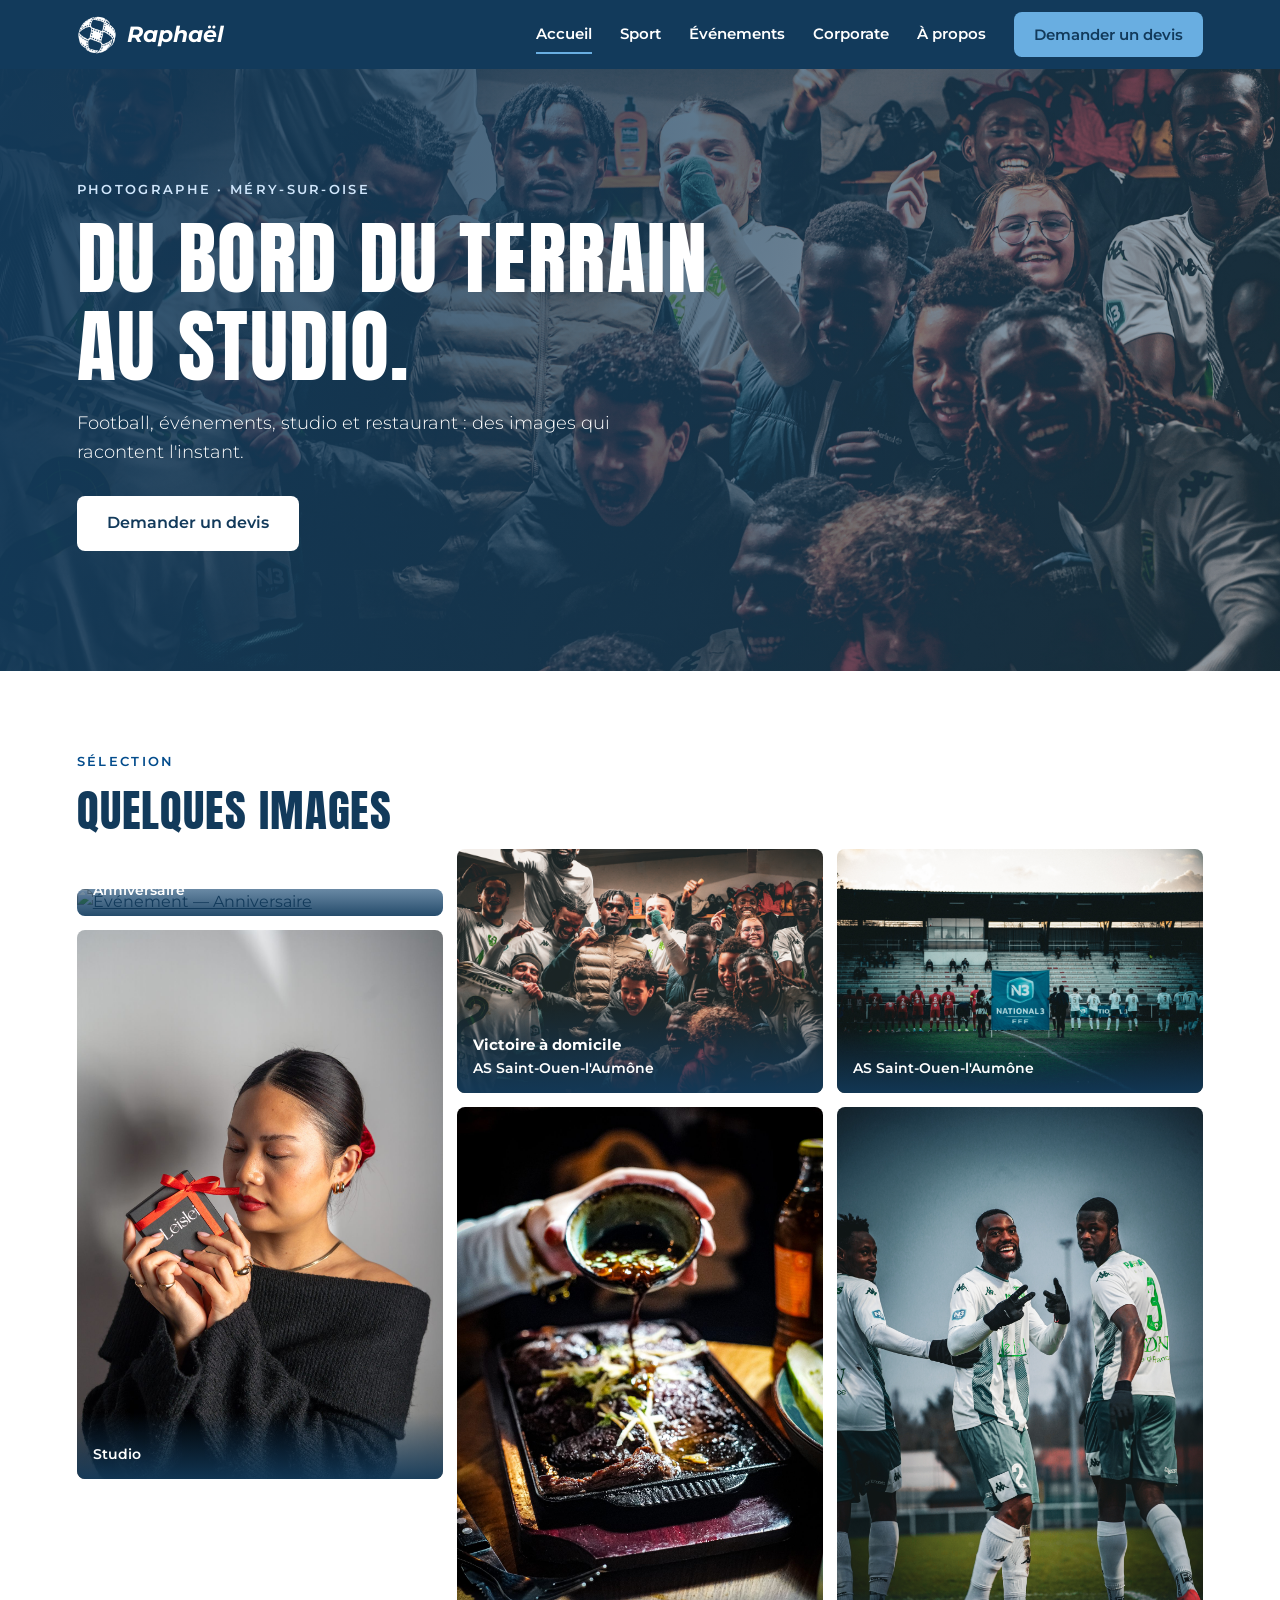
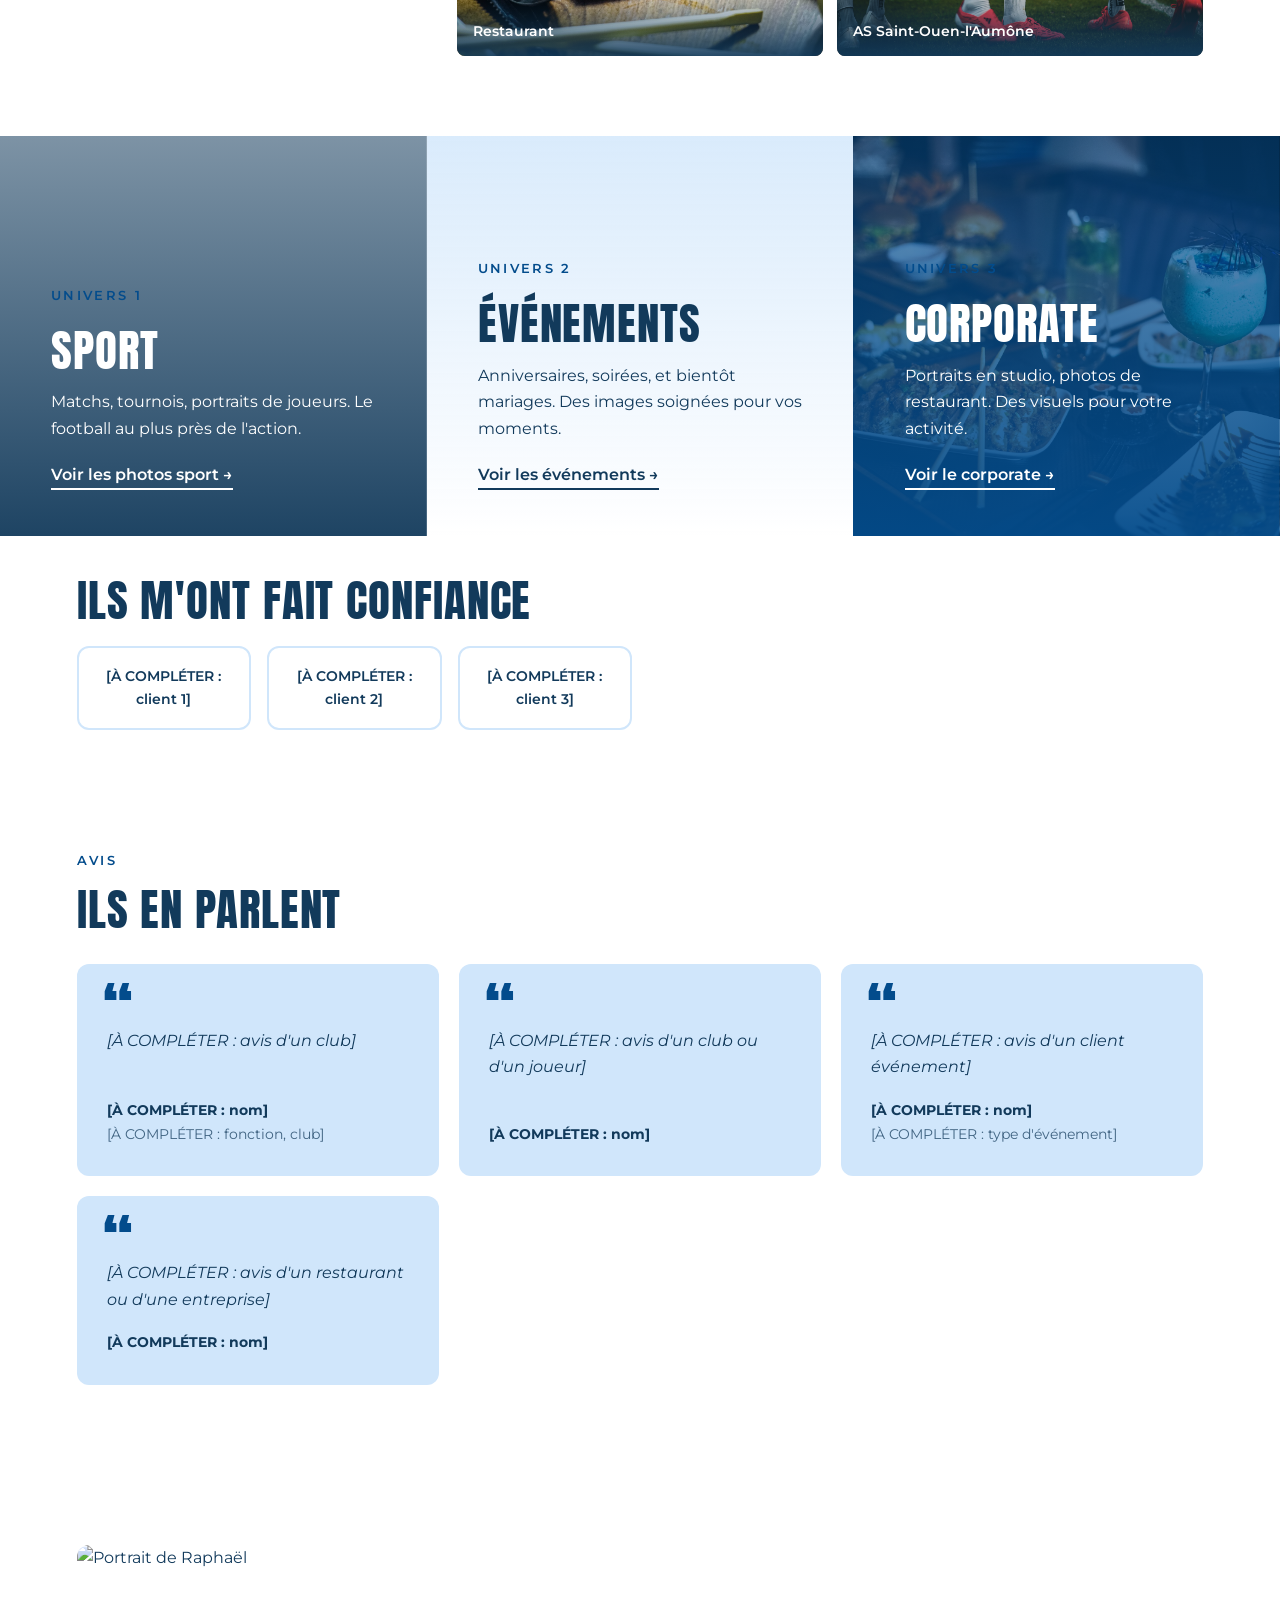
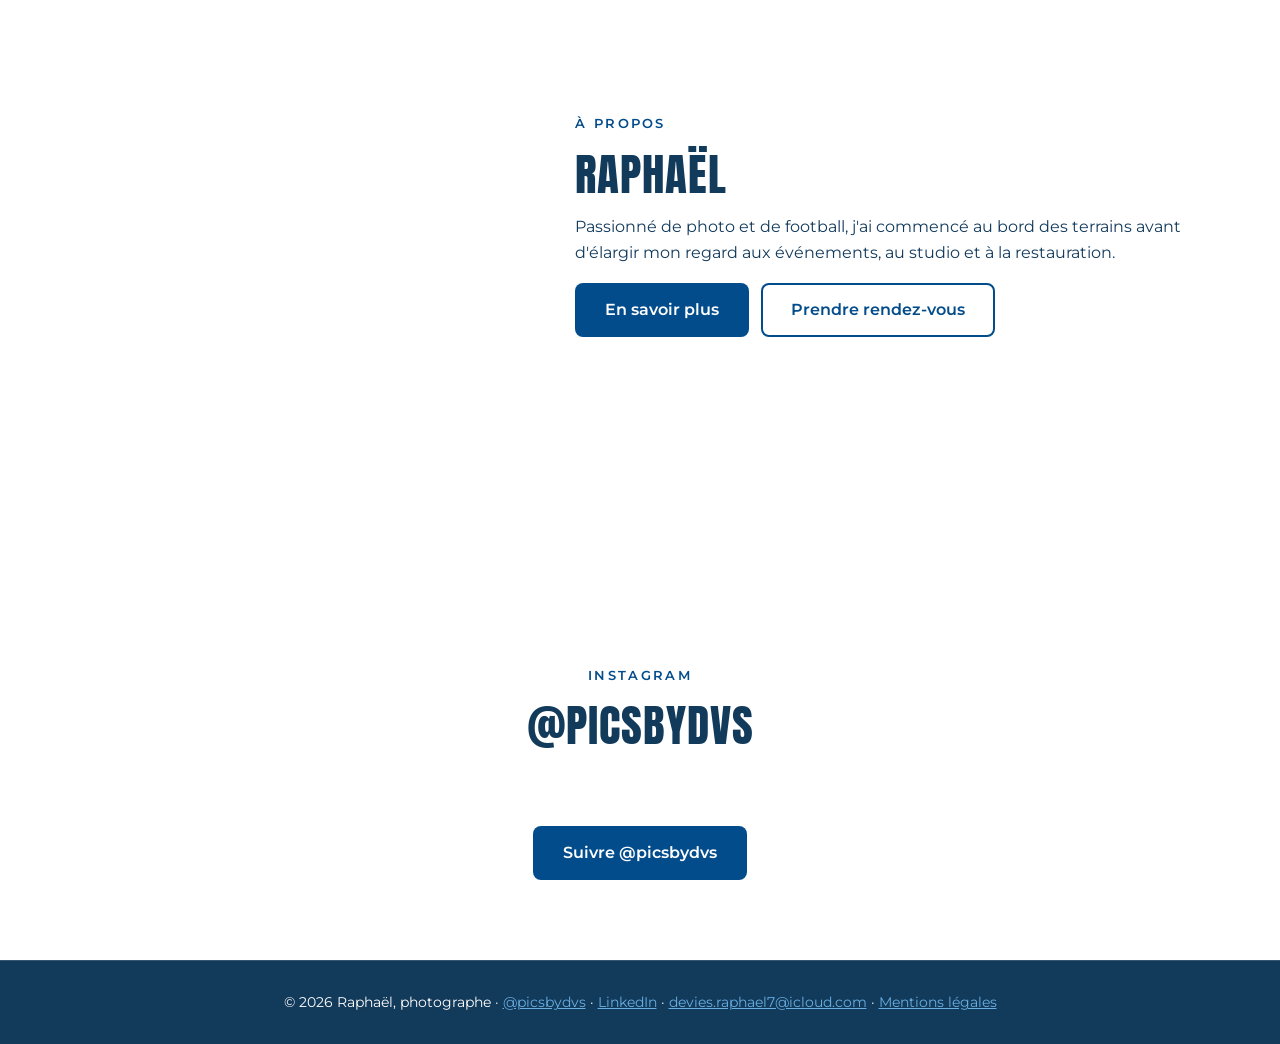
==== commit 1cb3ed7f: "Corporate : shooting studio bijoux (11) et restaurant (10), copies web 2000 px Co-Authored-By: Claud" ====
--- a/index.html
+++ b/index.html
@@ -56,7 +56,7 @@
         <p>Anniversaires, soirées, et bientôt mariages. Des images soignées pour vos moments.</p>
         <span class="more">Voir les événements →</span>
       </a>
-      <a class="world world-corporate" href="corporate.html" style="--img:url('https://picsum.photos/seed/corporate-home/1000/800')">
+      <a class="world world-corporate" href="corporate.html" style="--img:url('images/Restaurant/DSC08997.jpg')">
         <p class="kicker">Univers 3</p>
         <h2>Corporate</h2>
         <p>Portraits en studio, photos de restaurant. Des visuels pour votre activité.</p>
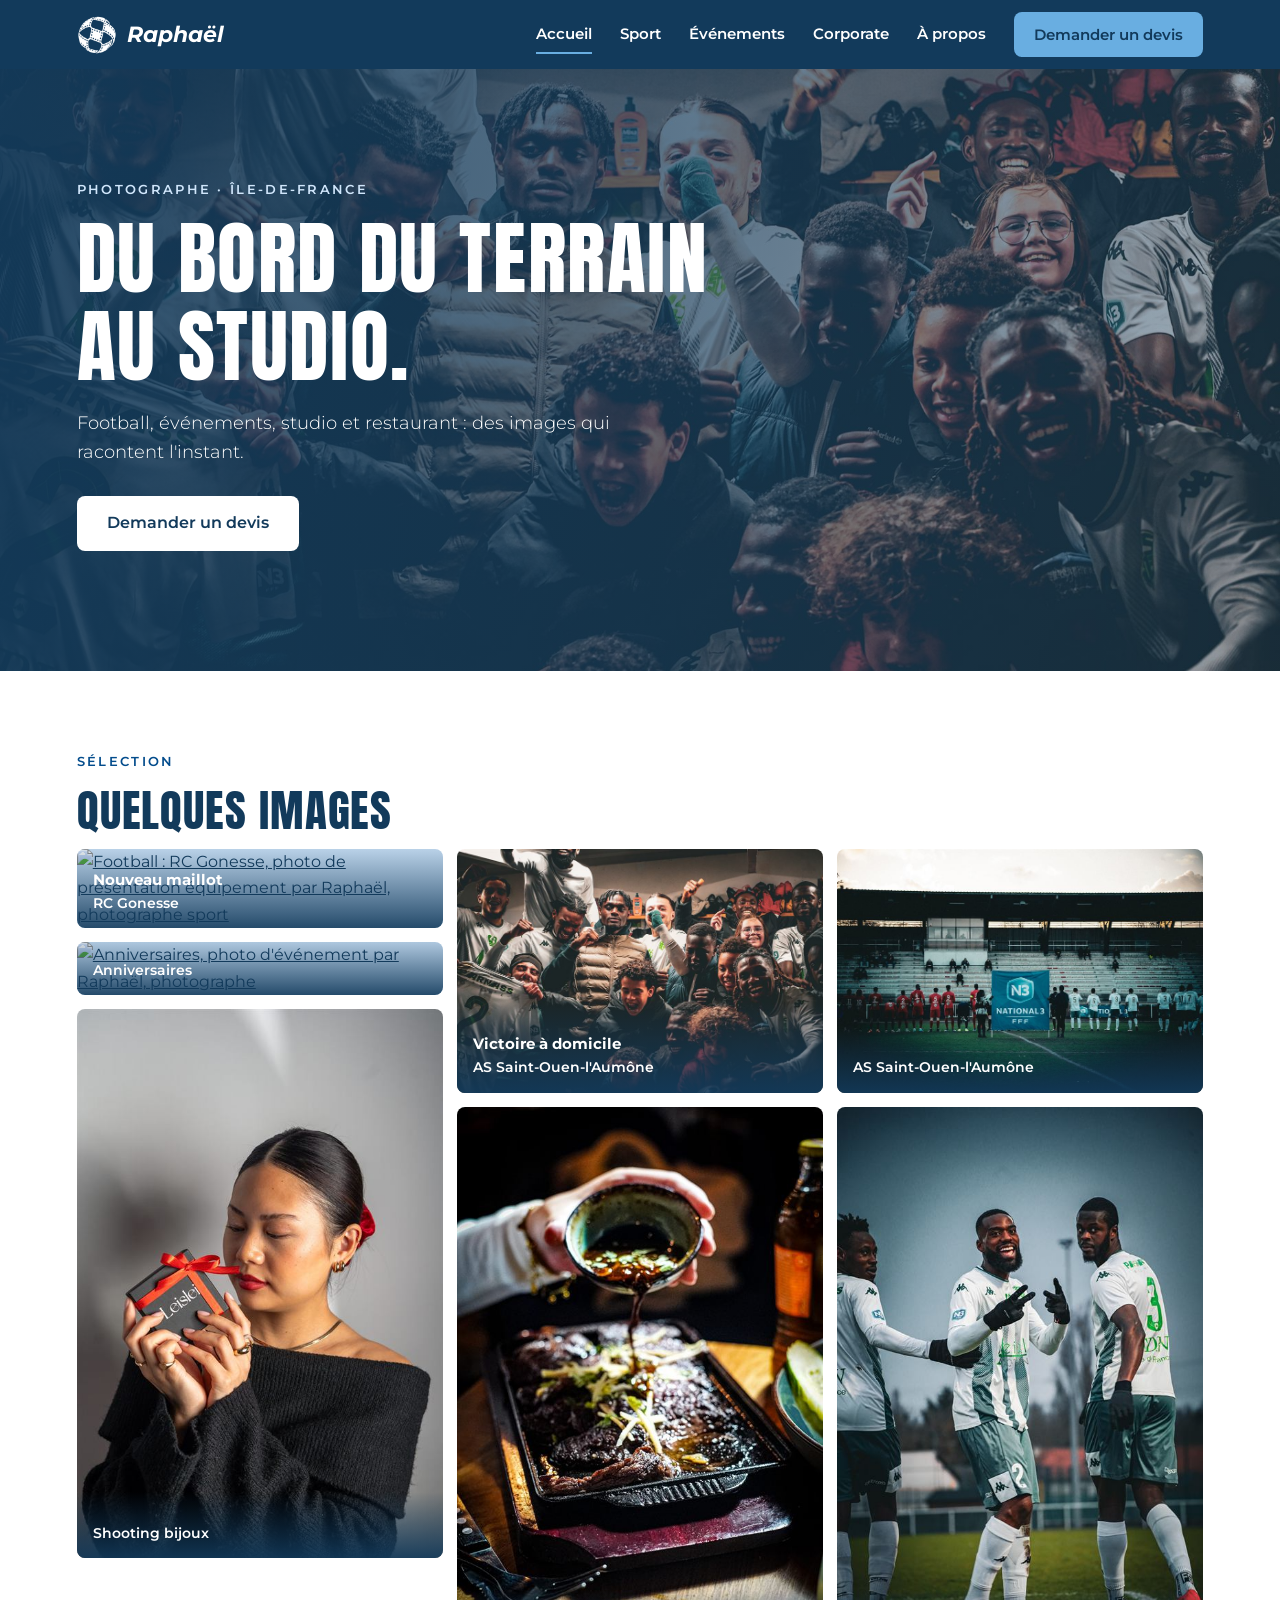
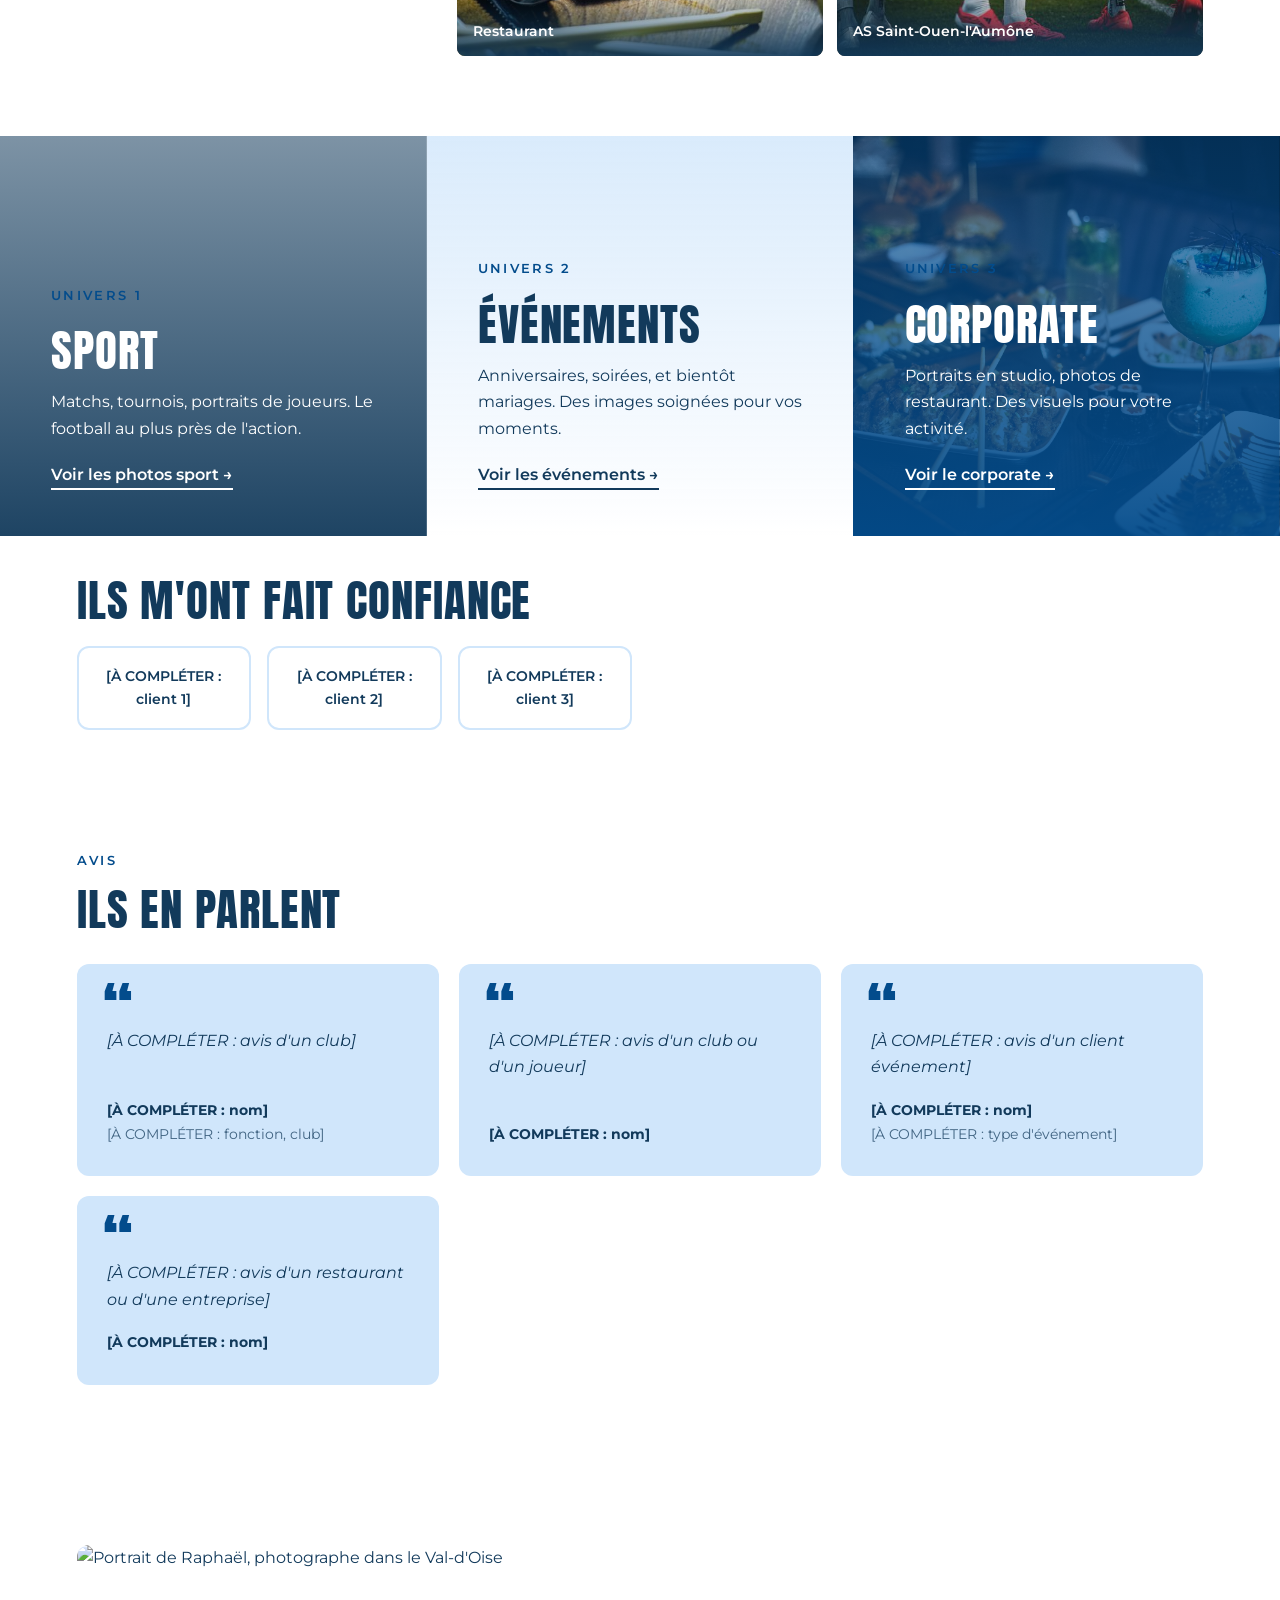
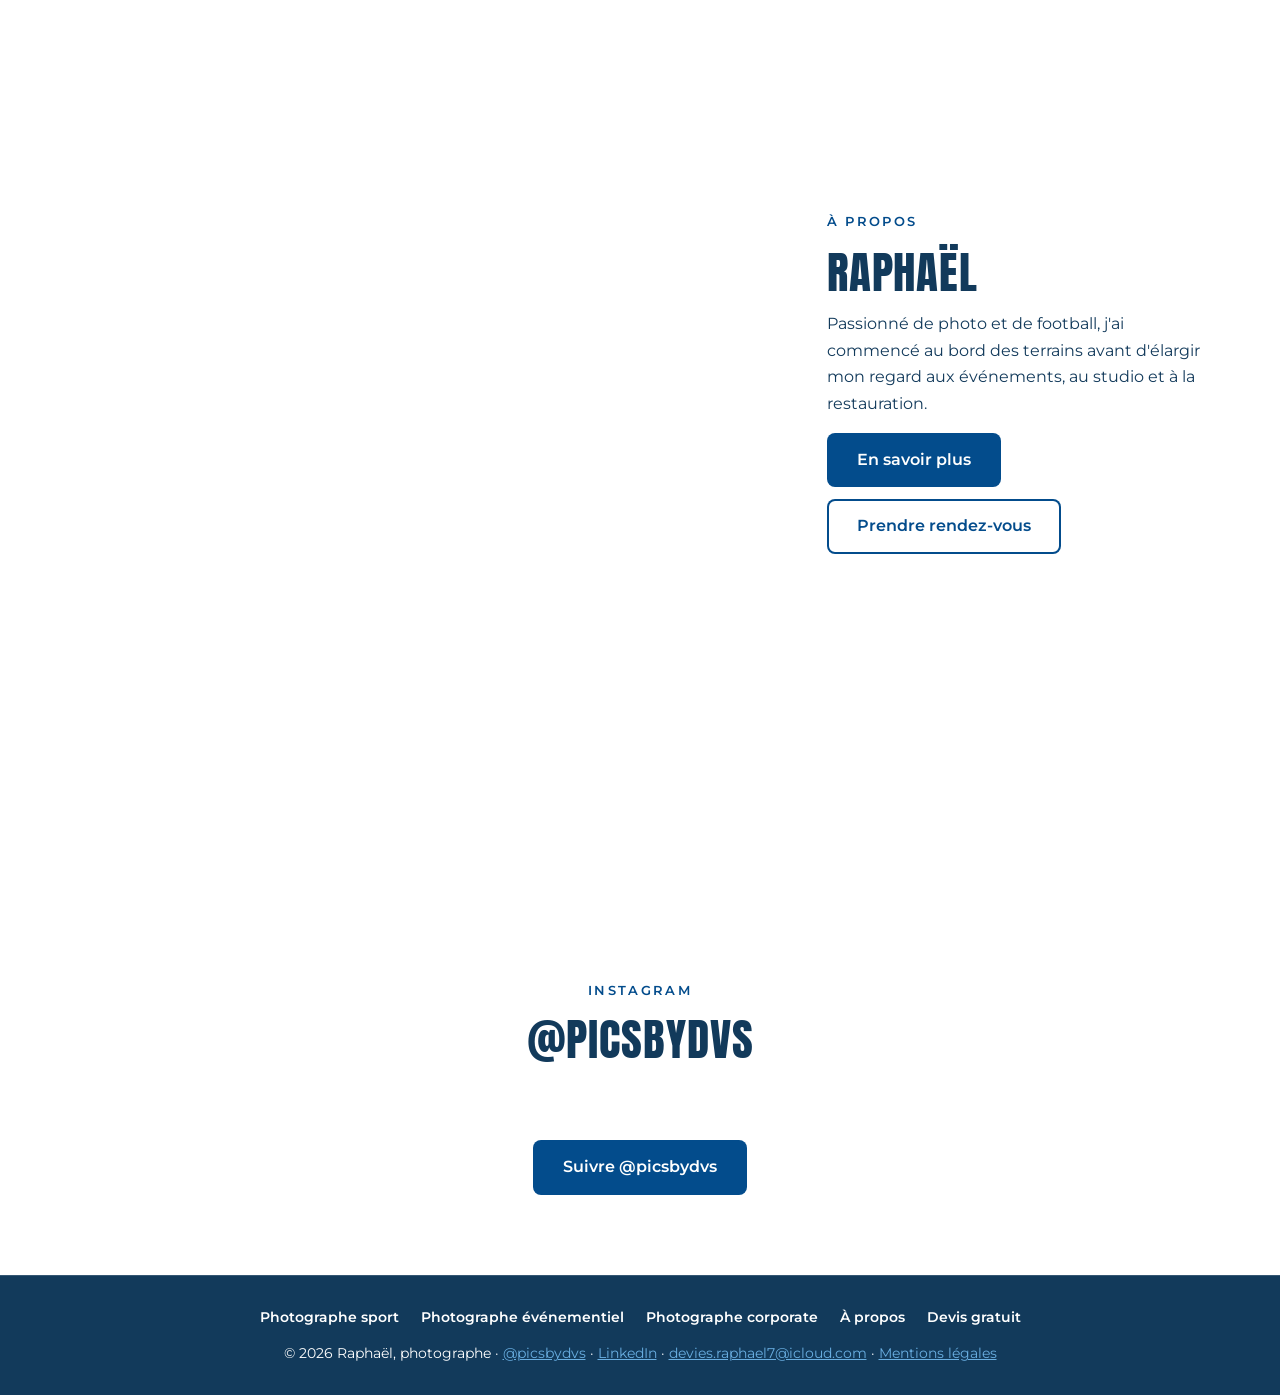
==== commit c69b06b8: "SEO : titles et descriptions, canonical, sitemap, robots, JSON-LD, images allégées - Titles 50-60 ca" ====
--- a/index.html
+++ b/index.html
@@ -3,34 +3,99 @@
 <head>
   <meta charset="UTF-8">
   <meta name="viewport" content="width=device-width, initial-scale=1.0">
-  <title>Raphaël — Photographe sport, événements et corporate</title>
-  <meta name="description" content="Raphaël, photographe : football, événements, studio et restaurant.">
+  <title>Photographe sport, événements et corporate | Val-d'Oise</title>
+  <meta name="description" content="Raphaël, photographe dans le Val-d'Oise et en Île-de-France : matchs de football, futsal et hockey, anniversaires, soirées, studio et restaurant.">
+  <link rel="canonical" href="https://raphdvs.github.io/picsbydvs/">
   <link rel="preconnect" href="https://fonts.googleapis.com">
   <link rel="preconnect" href="https://fonts.gstatic.com" crossorigin>
   <link href="https://fonts.googleapis.com/css2?family=Anton&family=Montserrat:ital,wght@0,300;0,400;0,600;1,700&display=swap" rel="stylesheet">
   <link rel="stylesheet" href="style.css">
+  <link rel="preload" as="image" href="images/soa/opti/DSC05408-2000.jpg" fetchpriority="high">
   <link rel="icon" href="images/favicon.ico" sizes="any">
   <link rel="icon" type="image/png" href="images/favicon-32.png">
   <link rel="apple-touch-icon" href="images/apple-touch-icon.png">
-  <!-- Partage sur les réseaux. [À COMPLÉTER : remplacer DOMAINE-A-COMPLETER par votre domaine, ex. www.mon-site.fr] -->
+  <!-- Partage sur les réseaux. Adresse du site : https://raphdvs.github.io/picsbydvs/
+       (si tu prends un nom de domaine, remplace-la dans toutes les pages et dans sitemap.xml) -->
   <meta property="og:type" content="website">
   <meta property="og:site_name" content="Raphaël, photographe">
   <meta property="og:locale" content="fr_FR">
-  <meta property="og:title" content="Raphaël — Photographe sport, événements et corporate">
-  <meta property="og:description" content="Raphaël, photographe : football, événements, studio et restaurant.">
-  <meta property="og:url" content="https://DOMAINE-A-COMPLETER/">
-  <meta property="og:image" content="https://DOMAINE-A-COMPLETER/images/soa/DSC05408.jpg">
+  <meta property="og:title" content="Photographe sport, événements et corporate | Val-d'Oise">
+  <meta property="og:description" content="Raphaël, photographe dans le Val-d'Oise et en Île-de-France : matchs de football, futsal et hockey, anniversaires, soirées, studio et restaurant.">
+  <meta property="og:url" content="https://raphdvs.github.io/picsbydvs/">
+  <meta property="og:image" content="https://raphdvs.github.io/picsbydvs/images/soa/DSC05408.jpg">
   <meta name="twitter:card" content="summary_large_image">
-  <meta name="twitter:title" content="Raphaël — Photographe sport, événements et corporate">
-  <meta name="twitter:description" content="Raphaël, photographe : football, événements, studio et restaurant.">
-  <meta name="twitter:image" content="https://DOMAINE-A-COMPLETER/images/soa/DSC05408.jpg">
+  <meta name="twitter:title" content="Photographe sport, événements et corporate | Val-d'Oise">
+  <meta name="twitter:description" content="Raphaël, photographe dans le Val-d'Oise et en Île-de-France : matchs de football, futsal et hockey, anniversaires, soirées, studio et restaurant.">
+  <meta name="twitter:image" content="https://raphdvs.github.io/picsbydvs/images/soa/DSC05408.jpg">
+  <!-- Données structurées schema.org (lues par Google) -->
+  <script type="application/ld+json">
+  {
+      "@context":  "https://schema.org",
+      "@graph":  [
+                     {
+                         "@type":  "ProfessionalService",
+                         "@id":  "https://raphdvs.github.io/picsbydvs/#entreprise",
+                         "name":  "Raphaël Devies, photographe",
+                         "alternateName":  "picsbydvs",
+                         "description":  "Photographe sport, événements et corporate dans le Val-d'Oise et en Île-de-France.",
+                         "url":  "https://raphdvs.github.io/picsbydvs/",
+                         "image":  "https://raphdvs.github.io/picsbydvs/images/soa/DSC05408.jpg",
+                         "logo":  "https://raphdvs.github.io/picsbydvs/images/Logo.png",
+                         "email":  "devies.raphael7@icloud.com",
+                         "address":  {
+                                         "@type":  "PostalAddress",
+                                         "addressLocality":  "Méry-sur-Oise",
+                                         "postalCode":  "95540",
+                                         "addressRegion":  "Val-d'Oise",
+                                         "addressCountry":  "FR"
+                                     },
+                         "areaServed":  [
+                                            {
+                                                "@type":  "AdministrativeArea",
+                                                "name":  "Val-d'Oise"
+                                            },
+                                            {
+                                                "@type":  "AdministrativeArea",
+                                                "name":  "Île-de-France"
+                                            }
+                                        ],
+                         "founder":  {
+                                         "@type":  "Person",
+                                         "name":  "Raphaël Devies"
+                                     },
+                         "sameAs":  [
+                                        "https://instagram.com/picsbydvs",
+                                        "https://www.linkedin.com/in/rapha%C3%ABl-devies-6a875b283/"
+                                    ],
+                         "knowsAbout":  [
+                                            "Photographie sportive",
+                                            "Photographie événementielle",
+                                            "Photographie corporate",
+                                            "Photographie culinaire",
+                                            "Photographie de produits"
+                                        ]
+                     },
+                     {
+                         "@type":  "WebSite",
+                         "@id":  "https://raphdvs.github.io/picsbydvs/#site",
+                         "url":  "https://raphdvs.github.io/picsbydvs/",
+                         "name":  "Raphaël, photographe",
+                         "inLanguage":  "fr-FR",
+                         "publisher":  {
+                                           "@id":  "https://raphdvs.github.io/picsbydvs/#entreprise"
+                                       }
+                     }
+                 ]
+  }
+  </script>
 </head>
 <body data-page="accueil">
   <header id="site-header" class="site-header"></header>
 
   <main>
-    <section class="hero hero-photo" data-fond="images/soa/DSC05408.jpg" style="--img:url('images/soa/DSC05408.jpg')">
-      <p class="kicker">Photographe · Méry-sur-Oise</p>
+    <!-- Photo d'accueil : version légère (images/soa/opti/), chargée en priorité -->
+    <section class="hero hero-photo" data-fond="images/soa/DSC05408.jpg" style="--img:url('images/soa/opti/DSC05408-2000.jpg')">
+      <p class="kicker">Photographe · Île-de-France</p>
       <h1>Du bord du terrain<br>au studio.</h1>
       <p class="lead">Football, événements, studio et restaurant : des images qui racontent l'instant.</p>
       <a class="btn btn-light" href="rendez-vous.html">Demander un devis</a>
@@ -79,7 +144,7 @@
 
     <section class="section about">
       <!-- [À COMPLÉTER : remplacer par ton portrait, ex. images/raphael.jpg] -->
-      <img src="https://picsum.photos/seed/portrait-raph/700/875" alt="Portrait de Raphaël" loading="lazy" decoding="async">
+      <img src="https://picsum.photos/seed/portrait-raph/700/875" alt="Portrait de Raphaël, photographe dans le Val-d'Oise" width="700" height="875" loading="lazy" decoding="async">
       <div>
         <p class="kicker">À propos</p>
         <h2>Raphaël</h2>
@@ -101,7 +166,7 @@
   </main>
 
   <footer id="site-footer" class="site-footer"></footer>
-  <script src="medias.js"></script>
-  <script src="script.js"></script>
+  <script src="medias.js" defer></script>
+  <script src="script.js" defer></script>
 </body>
 </html>
--- a/style.css
+++ b/style.css
@@ -170,6 +170,17 @@
 .split-3 { grid-template-columns: repeat(3, 1fr); }
 .split-3 .world { padding: 46px 4vw; min-height: 400px; }
 
+/* Pages Événements et Corporate : une série par catégorie */
+.series-nav { margin: 6px 0 10px; }
+.serie { scroll-margin-top: 90px; }
+.serie + .serie { margin-top: 60px; }
+.serie-titre {
+  display: flex; align-items: center; gap: 16px;
+  font-size: clamp(1.3rem, 2.6vw, 1.8rem); margin: 30px 0 22px;
+}
+/* Filet après le titre */
+.serie-titre::after { content: ""; flex: 1; height: 2px; background: var(--soft); }
+
 /* Une seule carte de prestation : largeur limitée */
 .cards:has(> .card:only-child) { max-width: 520px; }
 
@@ -364,6 +375,10 @@
   border-top: 1px solid rgba(255, 255, 255, .15);
 }
 .site-footer a { color: var(--ciel); }
+/* Liens vers les prestations (maillage interne) */
+.footer-liens { display: flex; flex-wrap: wrap; justify-content: center; gap: 8px 22px; margin-bottom: 14px; font-weight: 600; }
+.footer-liens a { color: var(--blanc); text-decoration: none; }
+.footer-liens a:hover { color: var(--ciel); }
 
 
 /* ===== 16. Avis clients ===== */
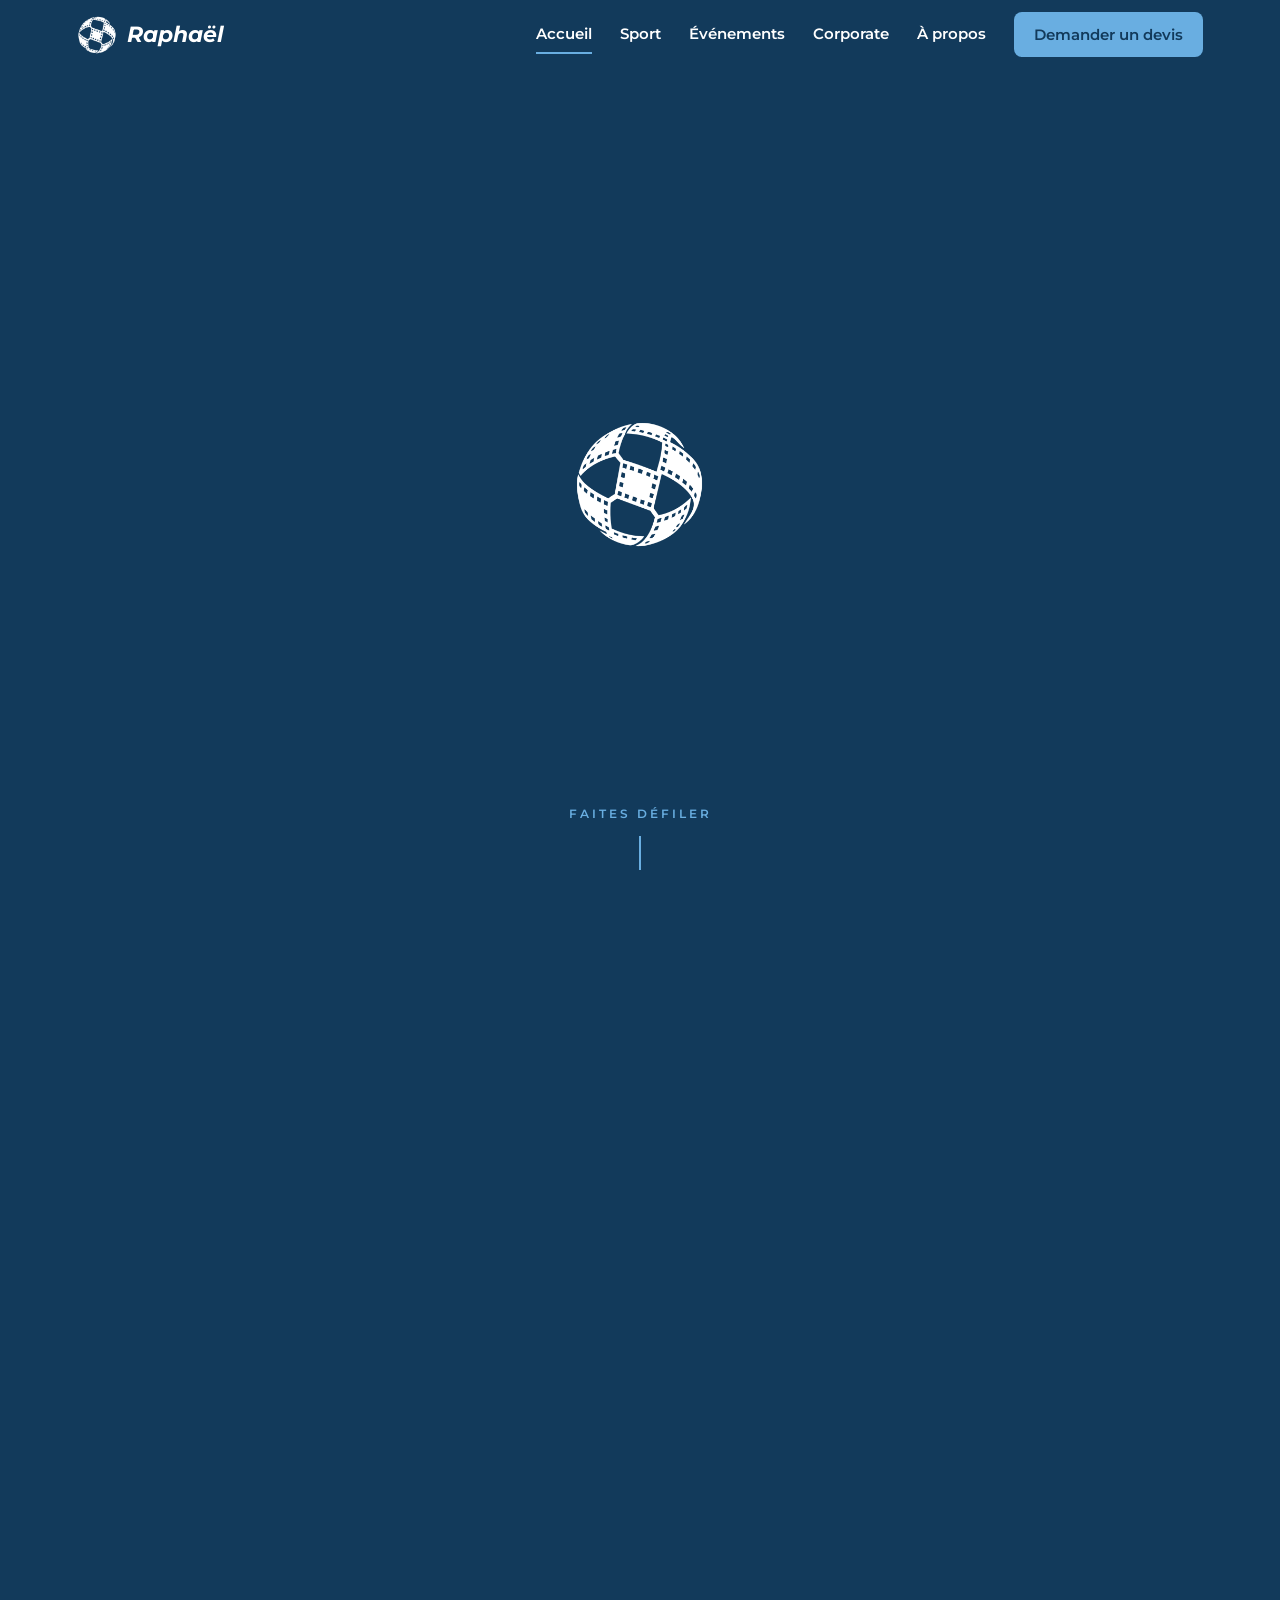
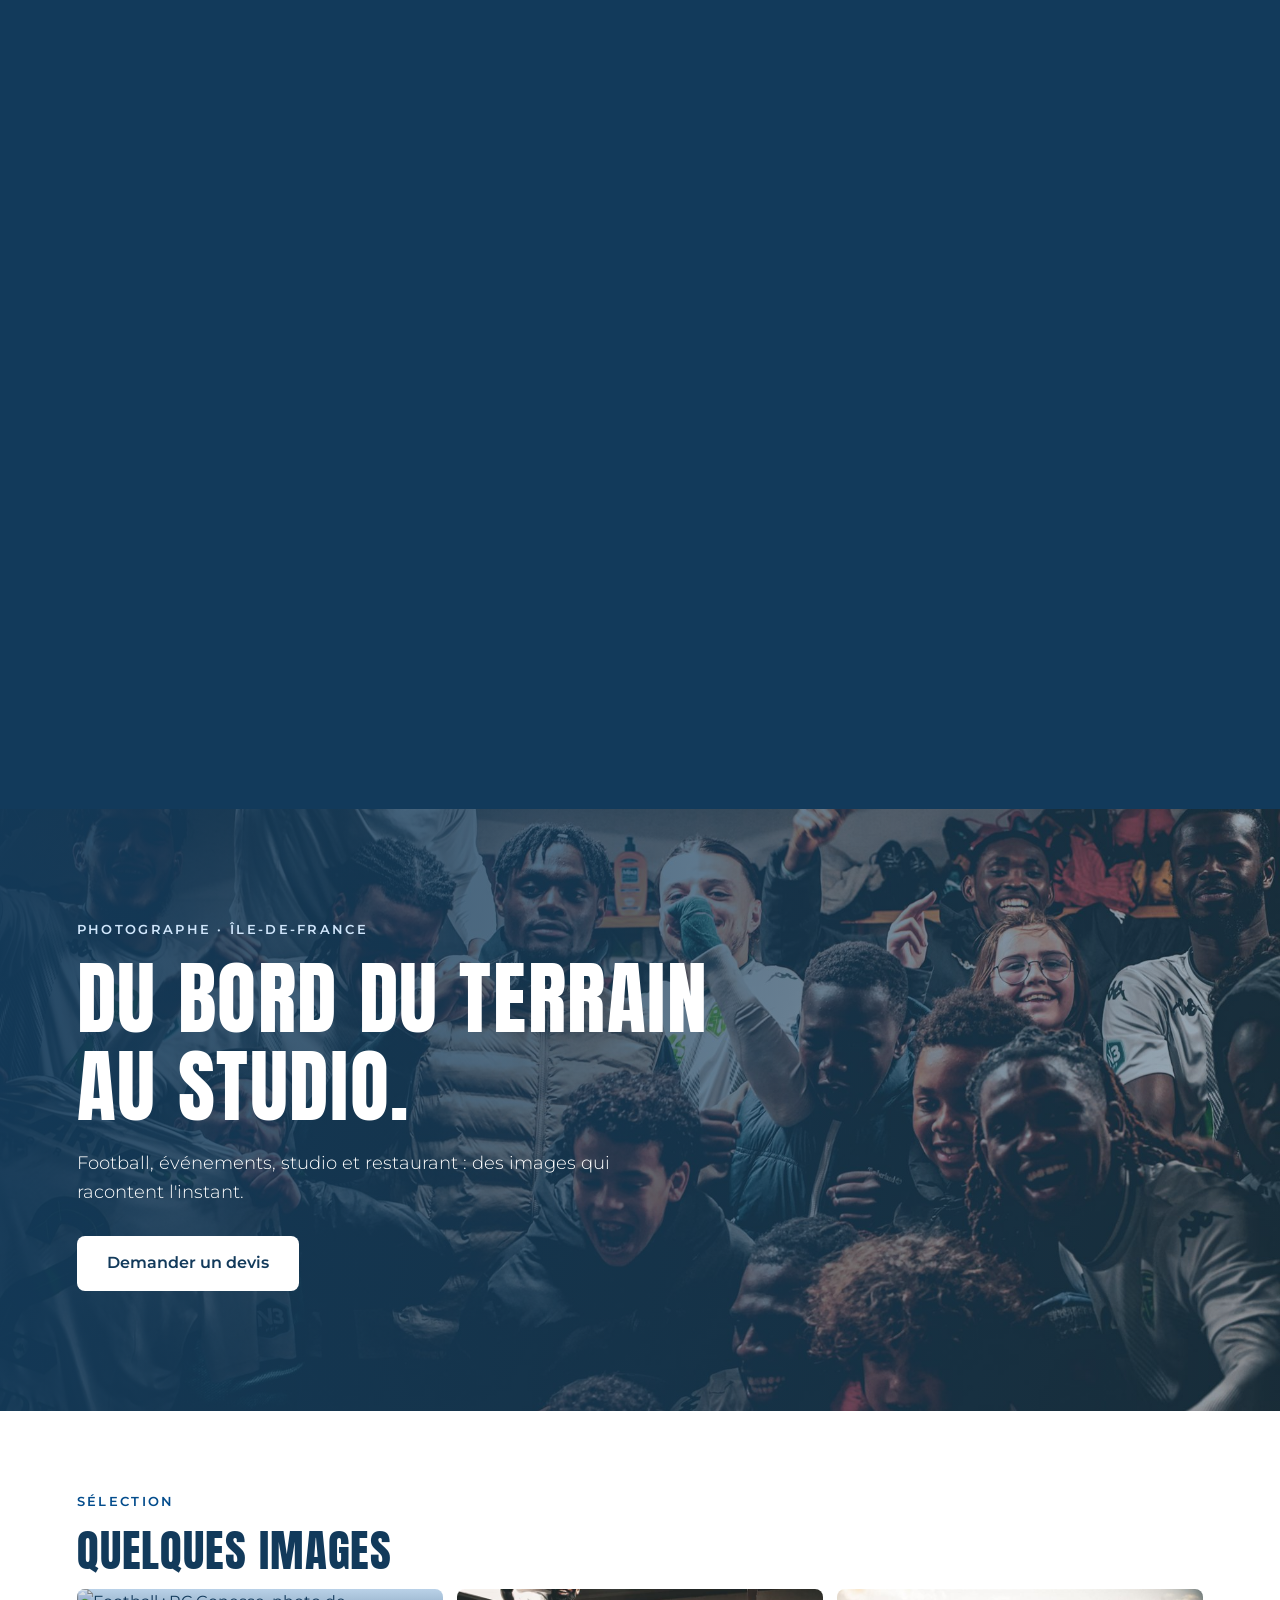
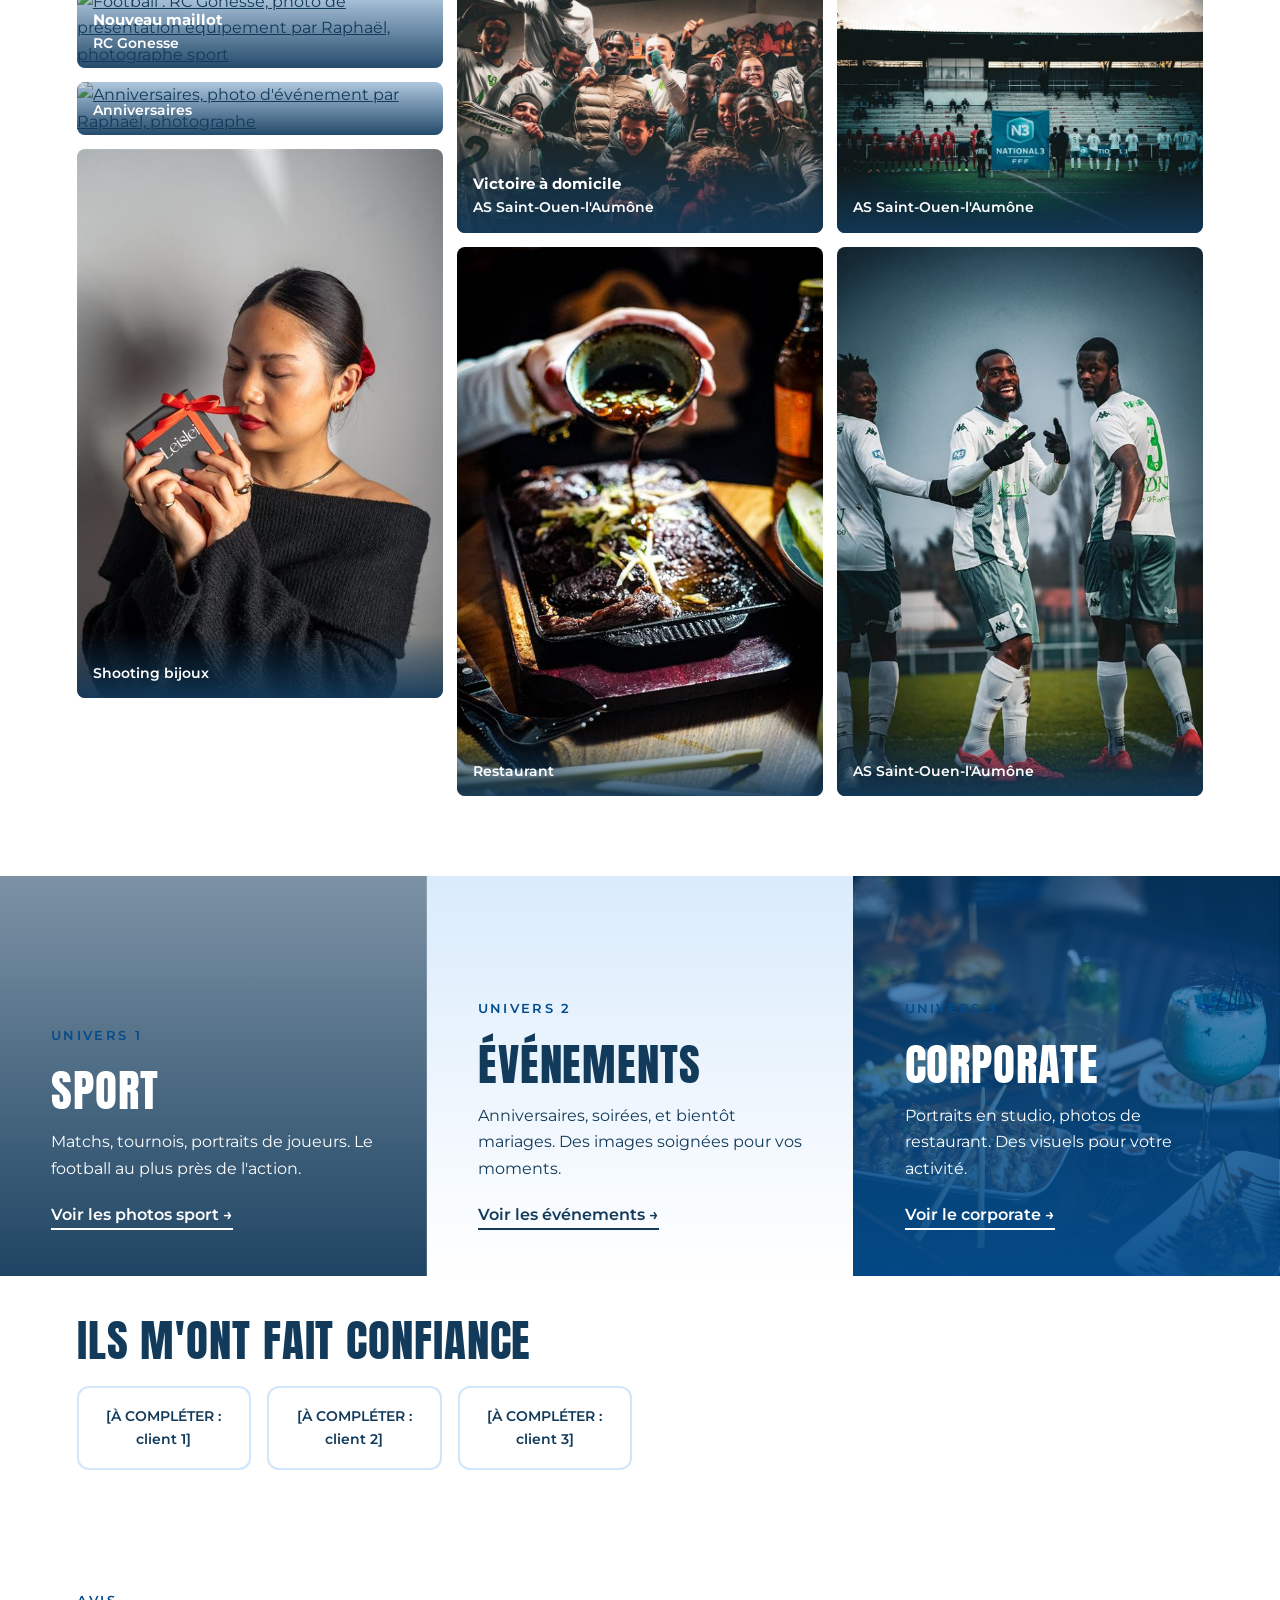
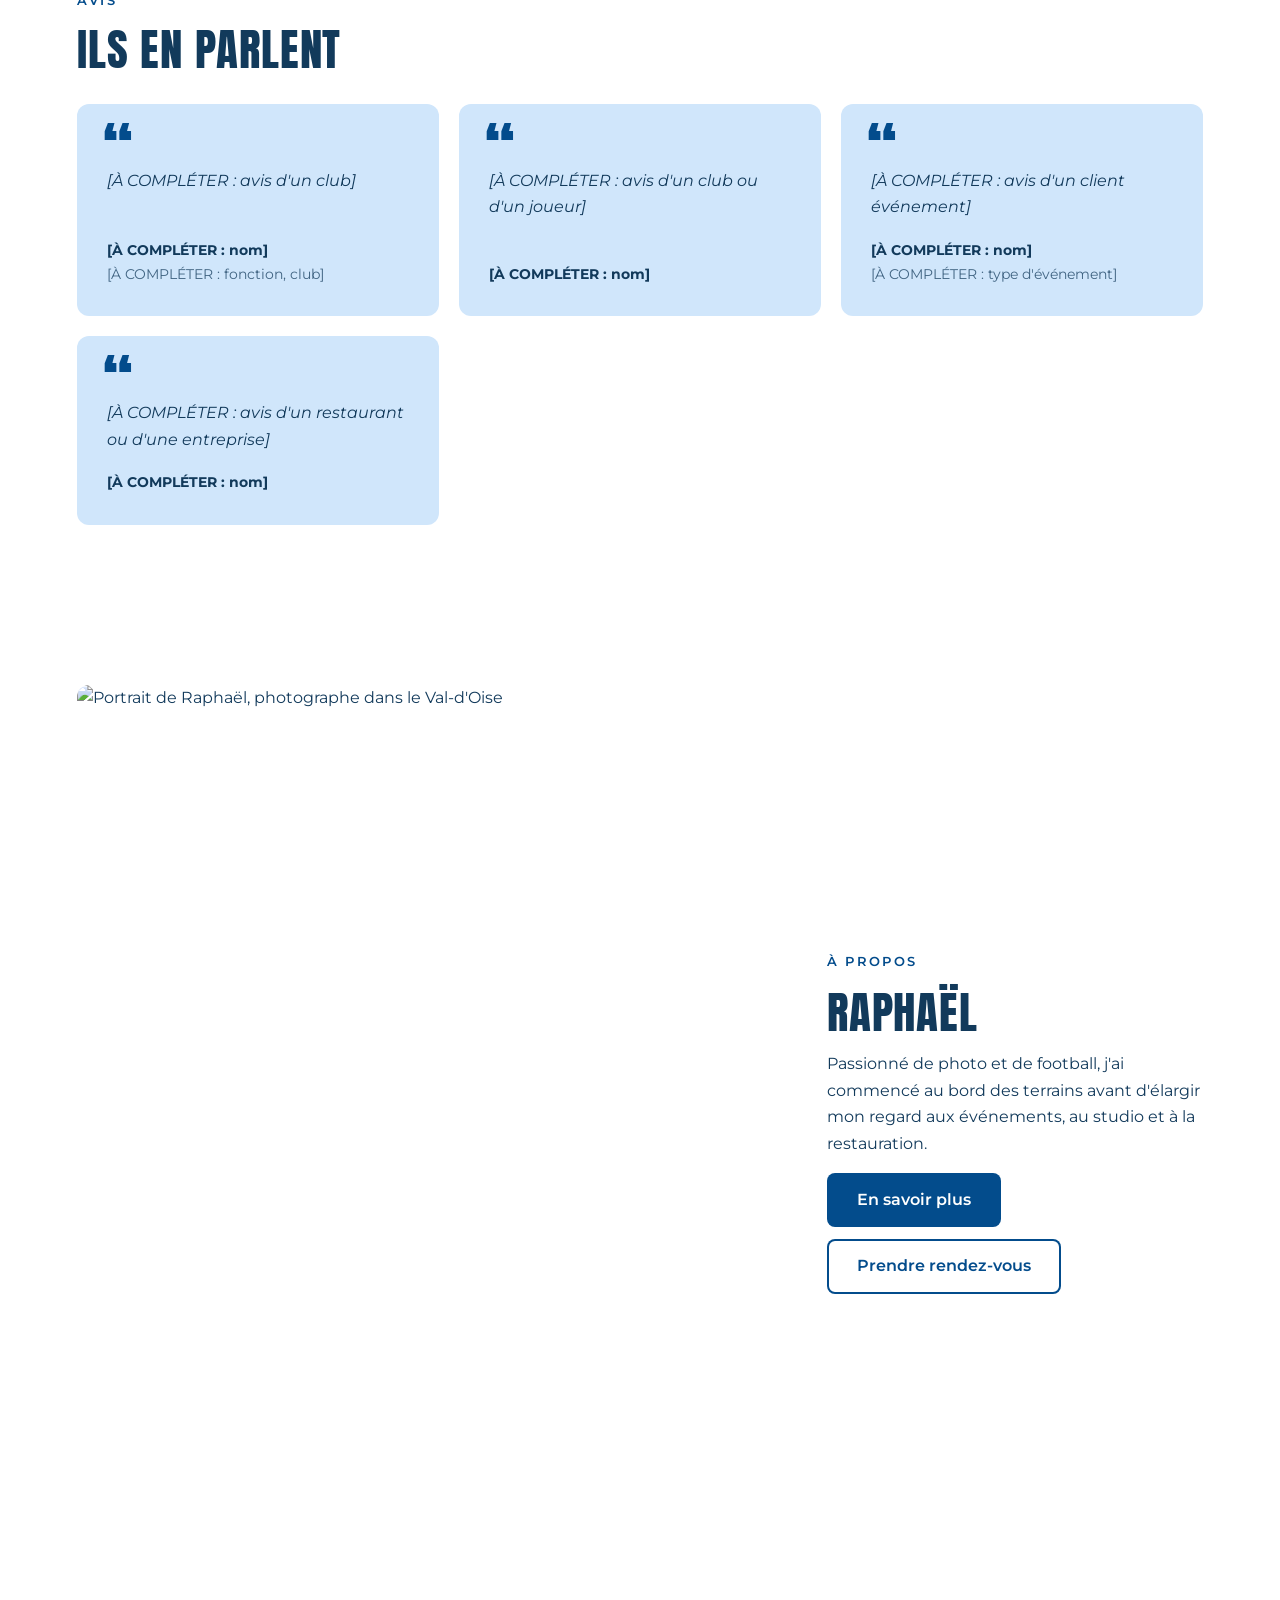
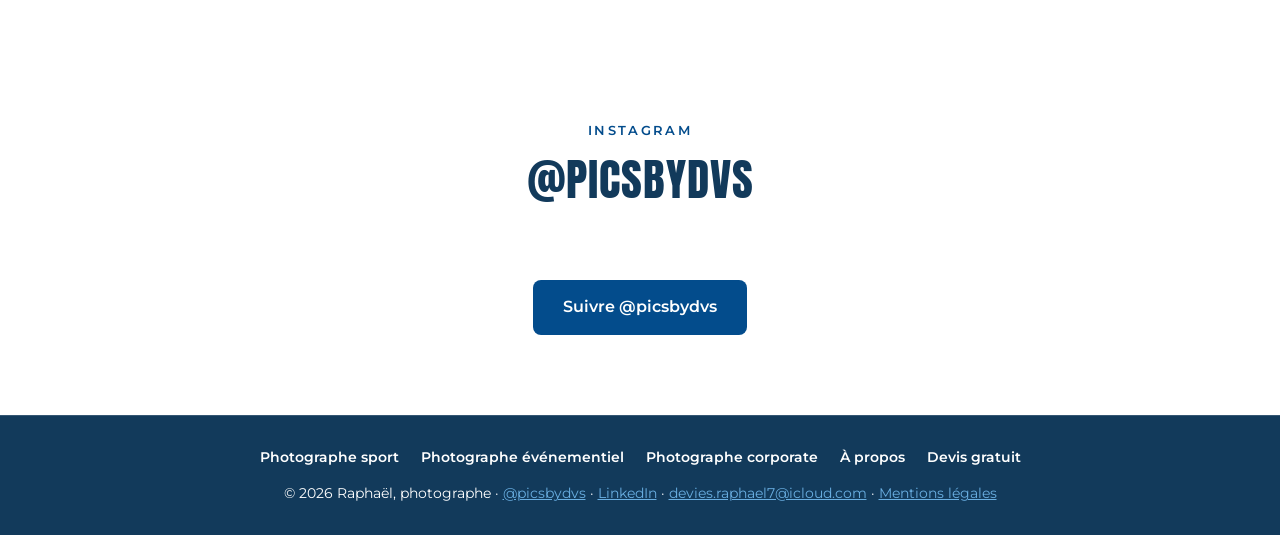
==== commit b9a23806: "Accueil : intro animée au défilement (ballon qui tourne, « Raphaël » qui sort) Reprend la vidéo du l" ====
--- a/index.html
+++ b/index.html
@@ -93,6 +93,19 @@
   <header id="site-header" class="site-header"></header>
 
   <main>
+    <!-- Intro animée : le ballon tourne, puis « Raphaël » sort de derrière lui
+         au fil du défilement (script.js, partie « Intro animée »).
+         Masquée si l'appareil demande moins d'animations. -->
+    <section class="intro" aria-hidden="true">
+      <div class="intro-scene">
+        <div class="intro-logo">
+          <span class="intro-ballon"><img src="images/logo-blanc.png" alt="" width="512" height="512"></span>
+          <span class="intro-texte"><span>Raphaël</span></span>
+        </div>
+        <p class="intro-indice">Faites défiler</p>
+      </div>
+    </section>
+
     <!-- Photo d'accueil : version légère (images/soa/opti/), chargée en priorité -->
     <section class="hero hero-photo" data-fond="images/soa/DSC05408.jpg" style="--img:url('images/soa/opti/DSC05408-2000.jpg')">
       <p class="kicker">Photographe · Île-de-France</p>
--- a/style.css
+++ b/style.css
@@ -439,6 +439,42 @@
 }
 .anime .apparition.visible { opacity: 1; transform: none; }
 
+/* Intro animée de l'accueil (logo au défilement)
+   Les variables sont mises à jour par script.js :
+   --tour (rotation du ballon), --texte (0 → 1 : « Raphaël » sort),
+   --sortie (0 → 1 : le logo s'efface), --largeur (largeur du mot). */
+.intro { display: none; }
+.intro.active {
+  display: block; height: 260vh;
+  background: var(--marine); color: var(--blanc);
+  --tour: 0deg; --texte: 0; --sortie: 0;
+}
+.intro-scene {
+  /* --entete = hauteur du menu, mesurée par script.js */
+  position: sticky; top: var(--entete, 0px);
+  height: calc(100vh - var(--entete, 0px)); height: calc(100svh - var(--entete, 0px));
+  display: grid; place-items: center; overflow: hidden;
+}
+.intro-logo {
+  display: flex; align-items: center;
+  font-size: clamp(2.6rem, 10vw, 6.5rem); font-weight: 700; font-style: italic; line-height: 1;
+  opacity: calc(1 - var(--sortie));
+  transform: scale(calc(1 + var(--sortie) * .3));
+}
+.intro-ballon { position: relative; z-index: 1; display: block; width: 1.3em; height: 1.3em; animation: intro-entree 1.1s cubic-bezier(.2, .8, .3, 1.15) both; }
+.intro-ballon img { display: block; width: 100%; height: 100%; transform: rotate(var(--tour)); }
+/* Le mot sort de derrière le ballon : la boîte s'élargit pendant que le texte glisse */
+.intro-texte { display: block; overflow: hidden; width: calc(var(--largeur, 5em) * var(--texte)); margin-left: calc(.25em * var(--texte)); }
+.intro-texte span { display: block; width: max-content; white-space: nowrap; padding: .12em .12em .16em 0; transform: translateX(calc((var(--texte) - 1) * 100%)); }
+.intro-indice {
+  position: absolute; bottom: 30px; left: 0; right: 0; margin: 0; text-align: center;
+  font-size: .75rem; font-weight: 600; letter-spacing: .25em; text-transform: uppercase; color: var(--ciel);
+  opacity: calc(1 - var(--texte) * 3);
+}
+.intro-indice::after { content: ""; display: block; width: 2px; height: 34px; margin: 12px auto 0; background: var(--ciel); animation: intro-indice 1.6s ease-in-out infinite; transform-origin: top; }
+@keyframes intro-entree { from { transform: scale(0) rotate(-300deg); opacity: 0; } }
+@keyframes intro-indice { 0% { transform: scaleY(0); } 50% { transform: scaleY(1); } 100% { transform: scaleY(1); opacity: 0; } }
+
 /* Animations réduites à la demande de l'appareil */
 @media (prefers-reduced-motion: reduce) {
   html { scroll-behavior: auto; }
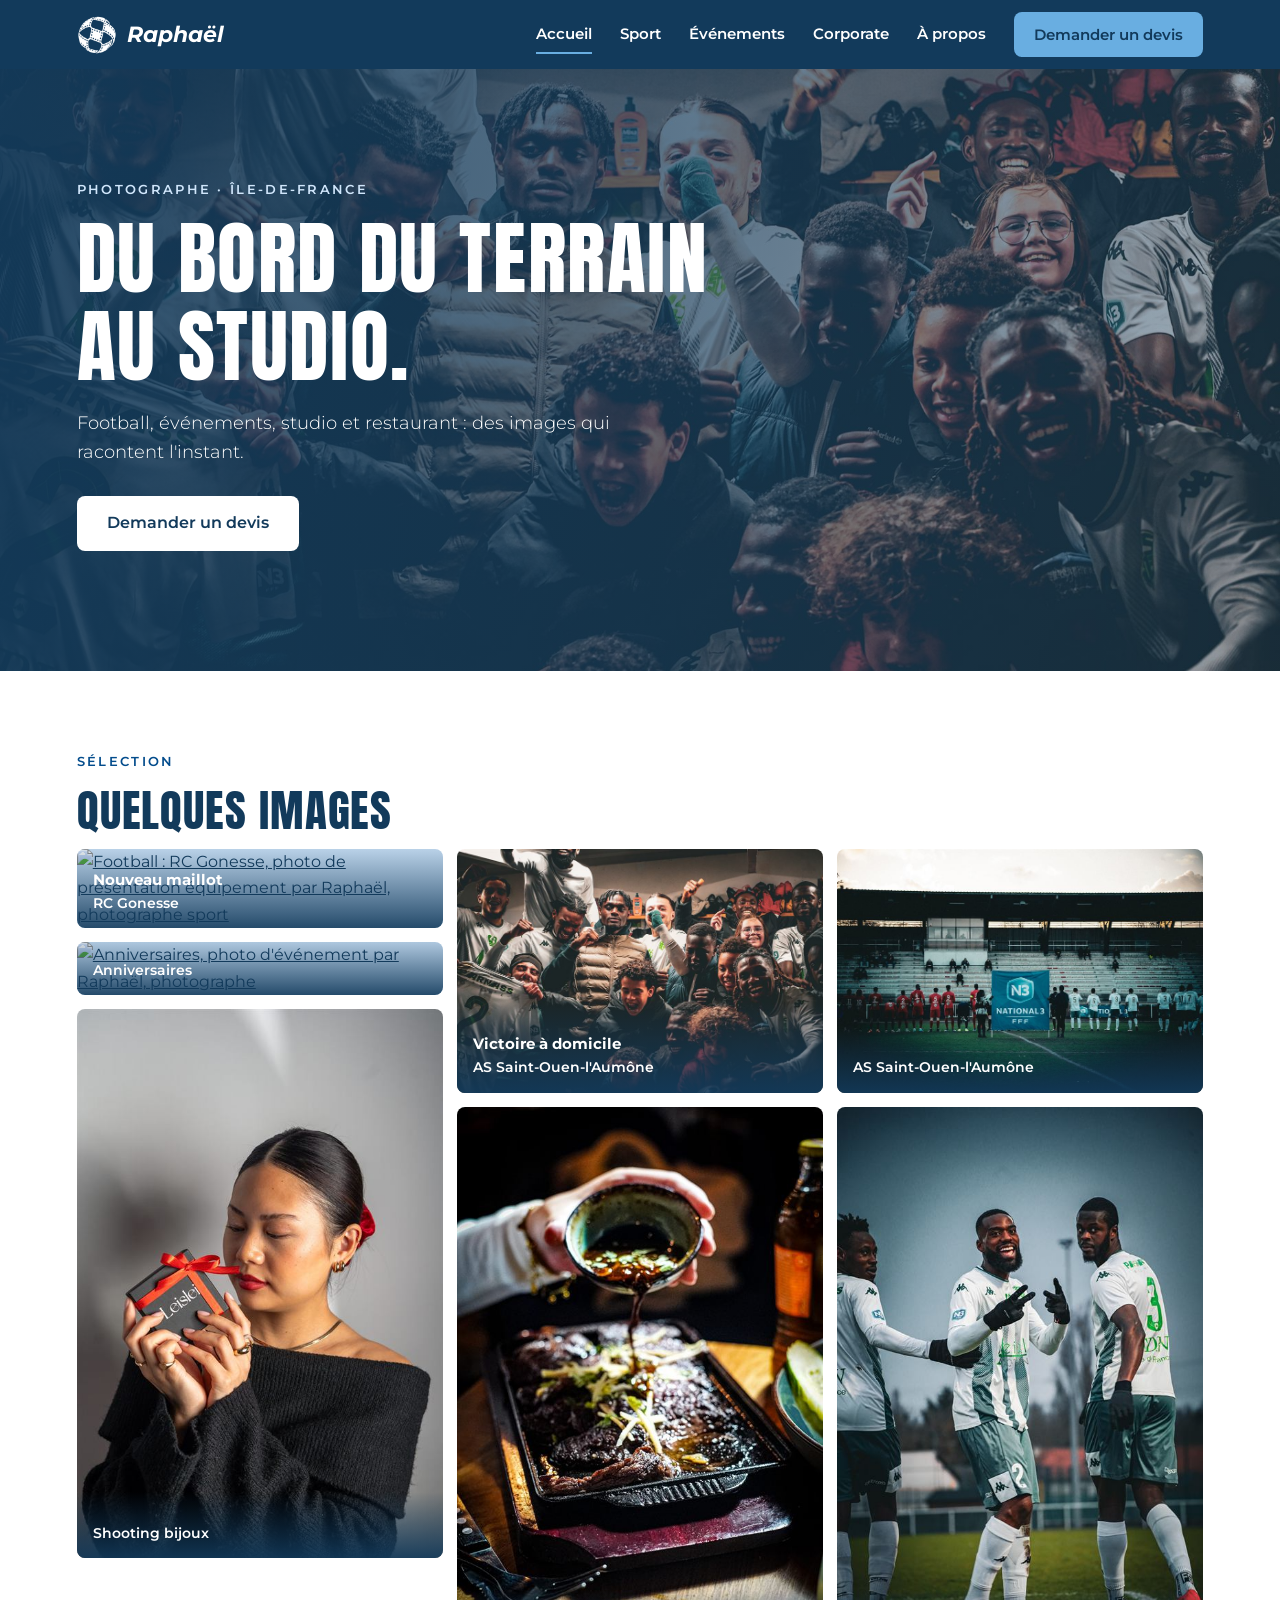
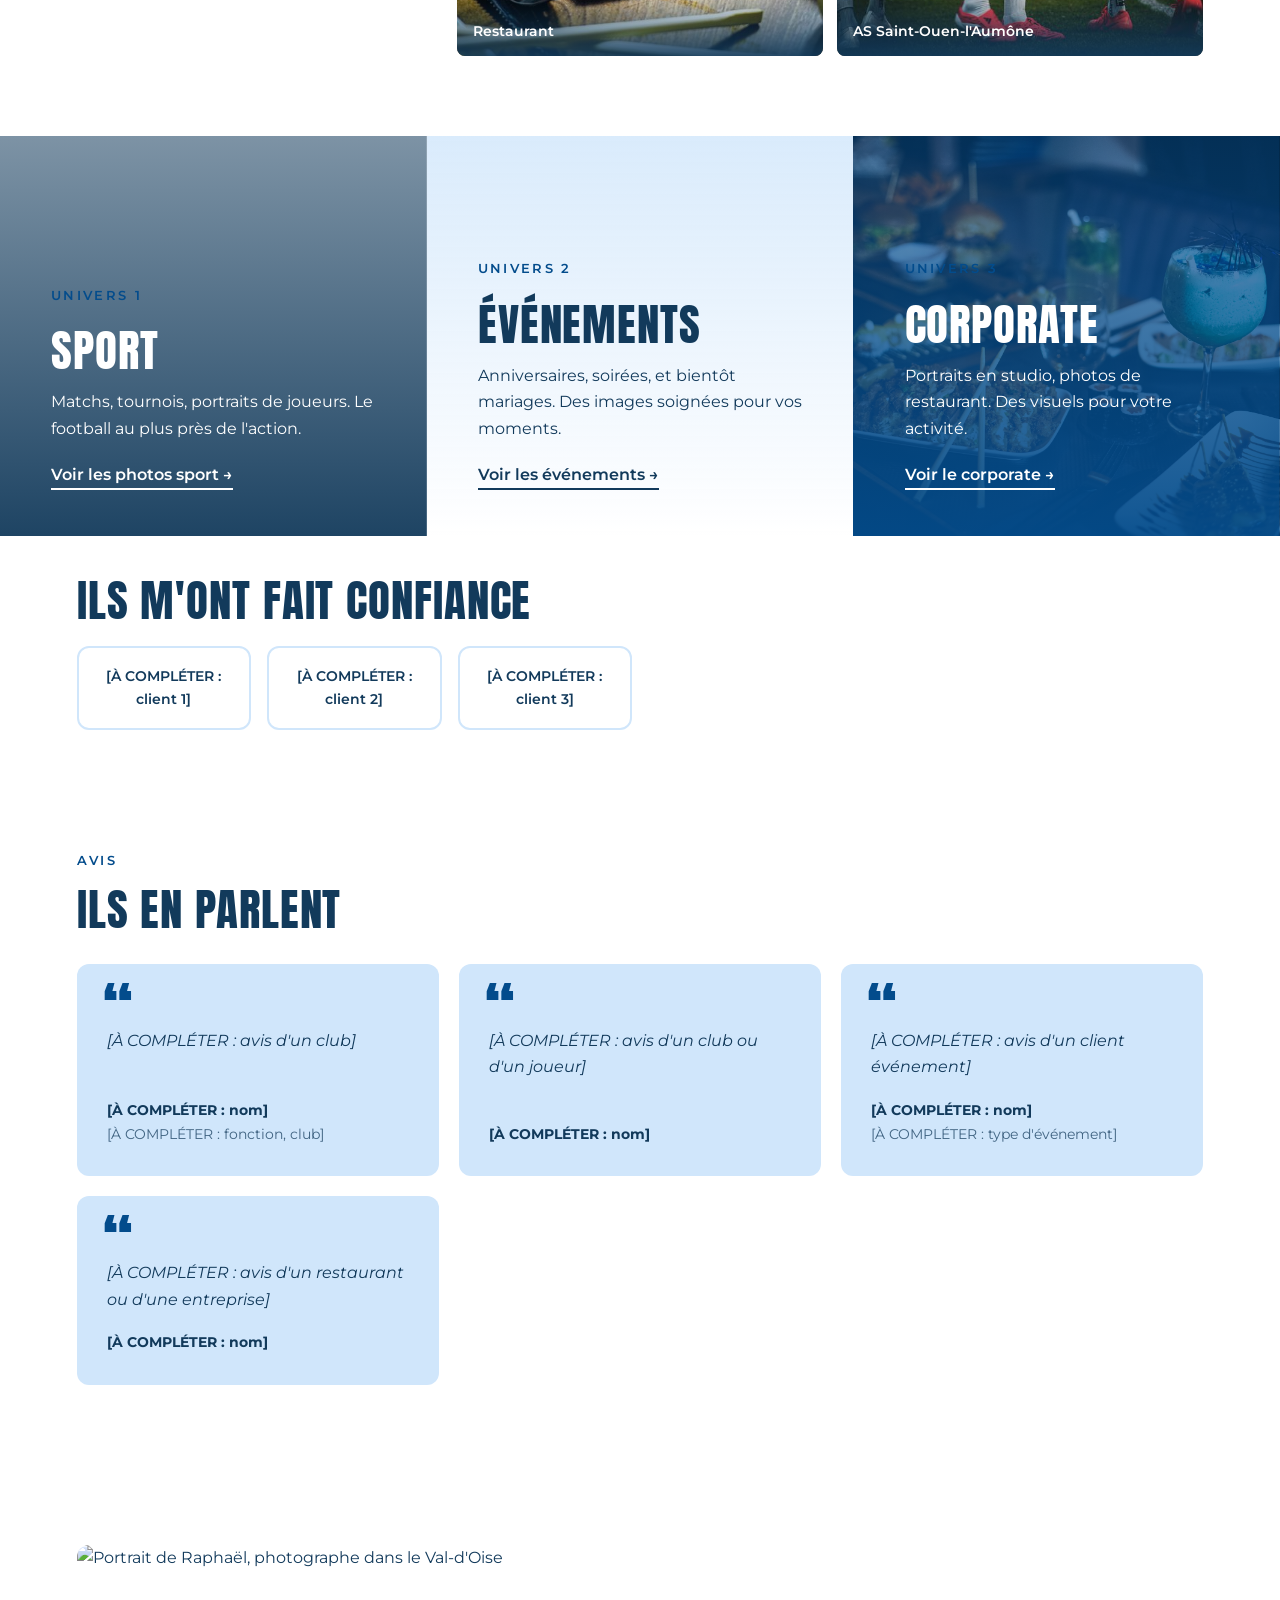
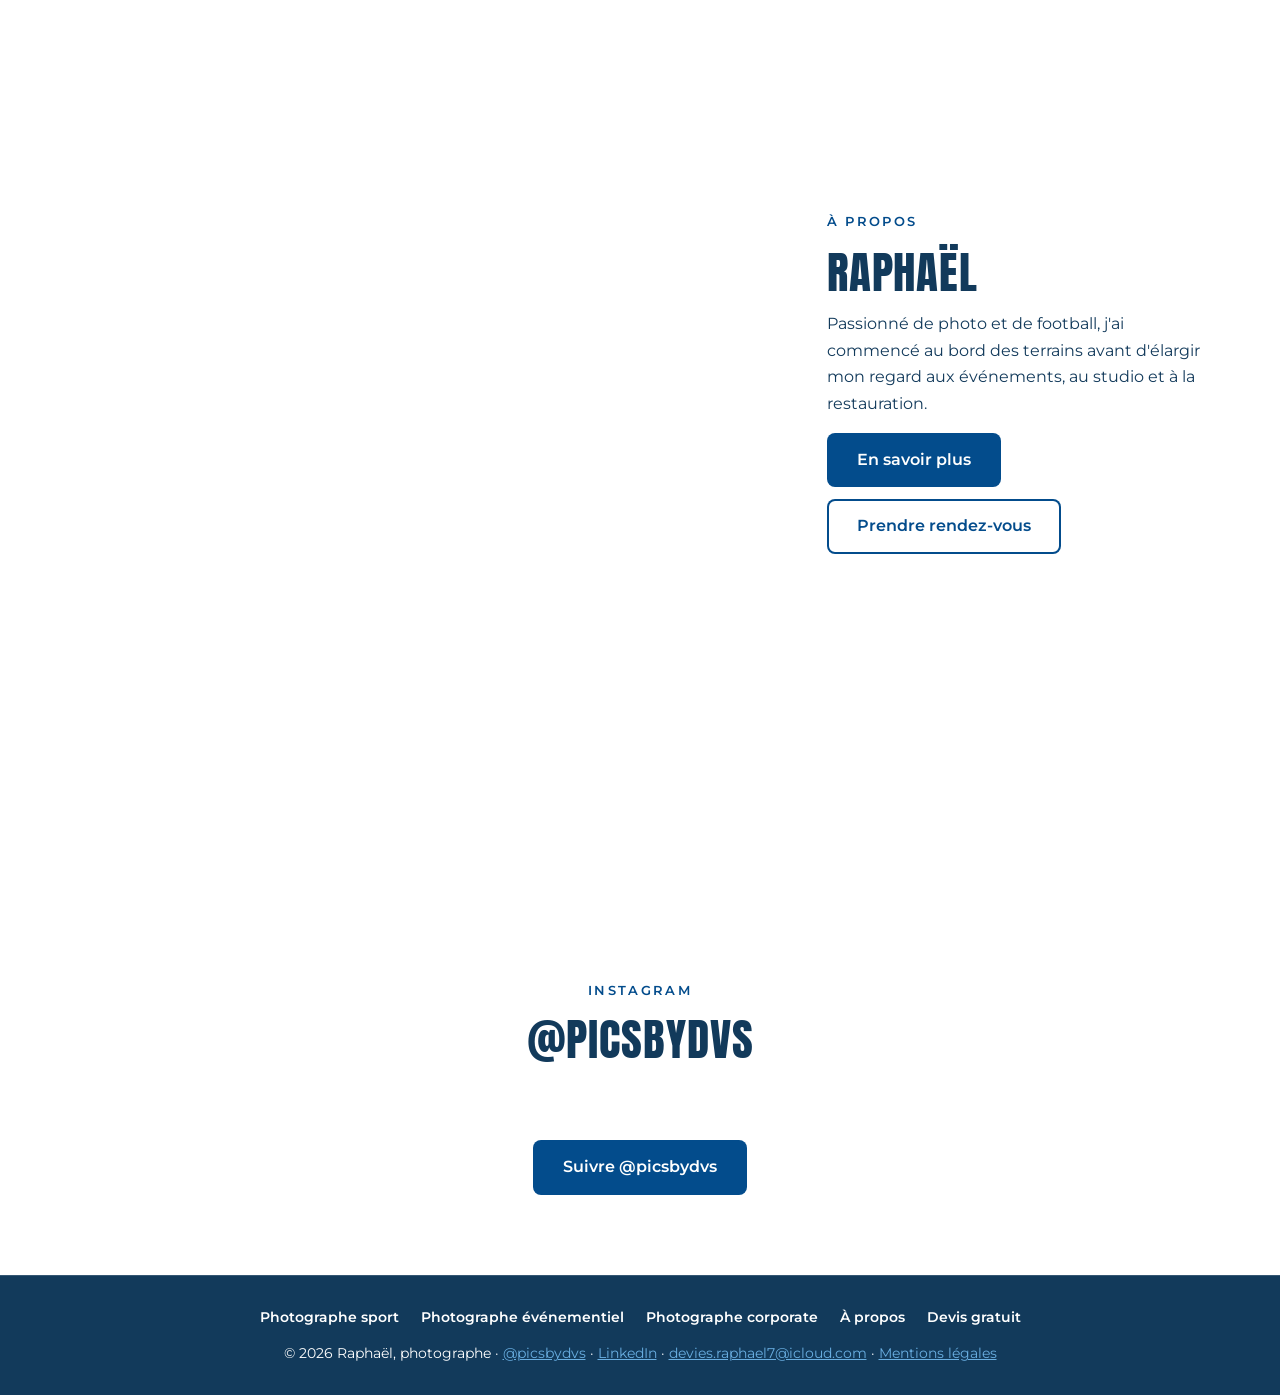
==== commit 5e4d5a15: "Accueil : retrait de l'intro animée au défilement Annule le commit b9a2380 : l'animation gênait la n" ====
--- a/index.html
+++ b/index.html
@@ -93,19 +93,6 @@
   <header id="site-header" class="site-header"></header>
 
   <main>
-    <!-- Intro animée : le ballon tourne, puis « Raphaël » sort de derrière lui
-         au fil du défilement (script.js, partie « Intro animée »).
-         Masquée si l'appareil demande moins d'animations. -->
-    <section class="intro" aria-hidden="true">
-      <div class="intro-scene">
-        <div class="intro-logo">
-          <span class="intro-ballon"><img src="images/logo-blanc.png" alt="" width="512" height="512"></span>
-          <span class="intro-texte"><span>Raphaël</span></span>
-        </div>
-        <p class="intro-indice">Faites défiler</p>
-      </div>
-    </section>
-
     <!-- Photo d'accueil : version légère (images/soa/opti/), chargée en priorité -->
     <section class="hero hero-photo" data-fond="images/soa/DSC05408.jpg" style="--img:url('images/soa/opti/DSC05408-2000.jpg')">
       <p class="kicker">Photographe · Île-de-France</p>
--- a/style.css
+++ b/style.css
@@ -439,42 +439,6 @@
 }
 .anime .apparition.visible { opacity: 1; transform: none; }
 
-/* Intro animée de l'accueil (logo au défilement)
-   Les variables sont mises à jour par script.js :
-   --tour (rotation du ballon), --texte (0 → 1 : « Raphaël » sort),
-   --sortie (0 → 1 : le logo s'efface), --largeur (largeur du mot). */
-.intro { display: none; }
-.intro.active {
-  display: block; height: 260vh;
-  background: var(--marine); color: var(--blanc);
-  --tour: 0deg; --texte: 0; --sortie: 0;
-}
-.intro-scene {
-  /* --entete = hauteur du menu, mesurée par script.js */
-  position: sticky; top: var(--entete, 0px);
-  height: calc(100vh - var(--entete, 0px)); height: calc(100svh - var(--entete, 0px));
-  display: grid; place-items: center; overflow: hidden;
-}
-.intro-logo {
-  display: flex; align-items: center;
-  font-size: clamp(2.6rem, 10vw, 6.5rem); font-weight: 700; font-style: italic; line-height: 1;
-  opacity: calc(1 - var(--sortie));
-  transform: scale(calc(1 + var(--sortie) * .3));
-}
-.intro-ballon { position: relative; z-index: 1; display: block; width: 1.3em; height: 1.3em; animation: intro-entree 1.1s cubic-bezier(.2, .8, .3, 1.15) both; }
-.intro-ballon img { display: block; width: 100%; height: 100%; transform: rotate(var(--tour)); }
-/* Le mot sort de derrière le ballon : la boîte s'élargit pendant que le texte glisse */
-.intro-texte { display: block; overflow: hidden; width: calc(var(--largeur, 5em) * var(--texte)); margin-left: calc(.25em * var(--texte)); }
-.intro-texte span { display: block; width: max-content; white-space: nowrap; padding: .12em .12em .16em 0; transform: translateX(calc((var(--texte) - 1) * 100%)); }
-.intro-indice {
-  position: absolute; bottom: 30px; left: 0; right: 0; margin: 0; text-align: center;
-  font-size: .75rem; font-weight: 600; letter-spacing: .25em; text-transform: uppercase; color: var(--ciel);
-  opacity: calc(1 - var(--texte) * 3);
-}
-.intro-indice::after { content: ""; display: block; width: 2px; height: 34px; margin: 12px auto 0; background: var(--ciel); animation: intro-indice 1.6s ease-in-out infinite; transform-origin: top; }
-@keyframes intro-entree { from { transform: scale(0) rotate(-300deg); opacity: 0; } }
-@keyframes intro-indice { 0% { transform: scaleY(0); } 50% { transform: scaleY(1); } 100% { transform: scaleY(1); opacity: 0; } }
-
 /* Animations réduites à la demande de l'appareil */
 @media (prefers-reduced-motion: reduce) {
   html { scroll-behavior: auto; }
